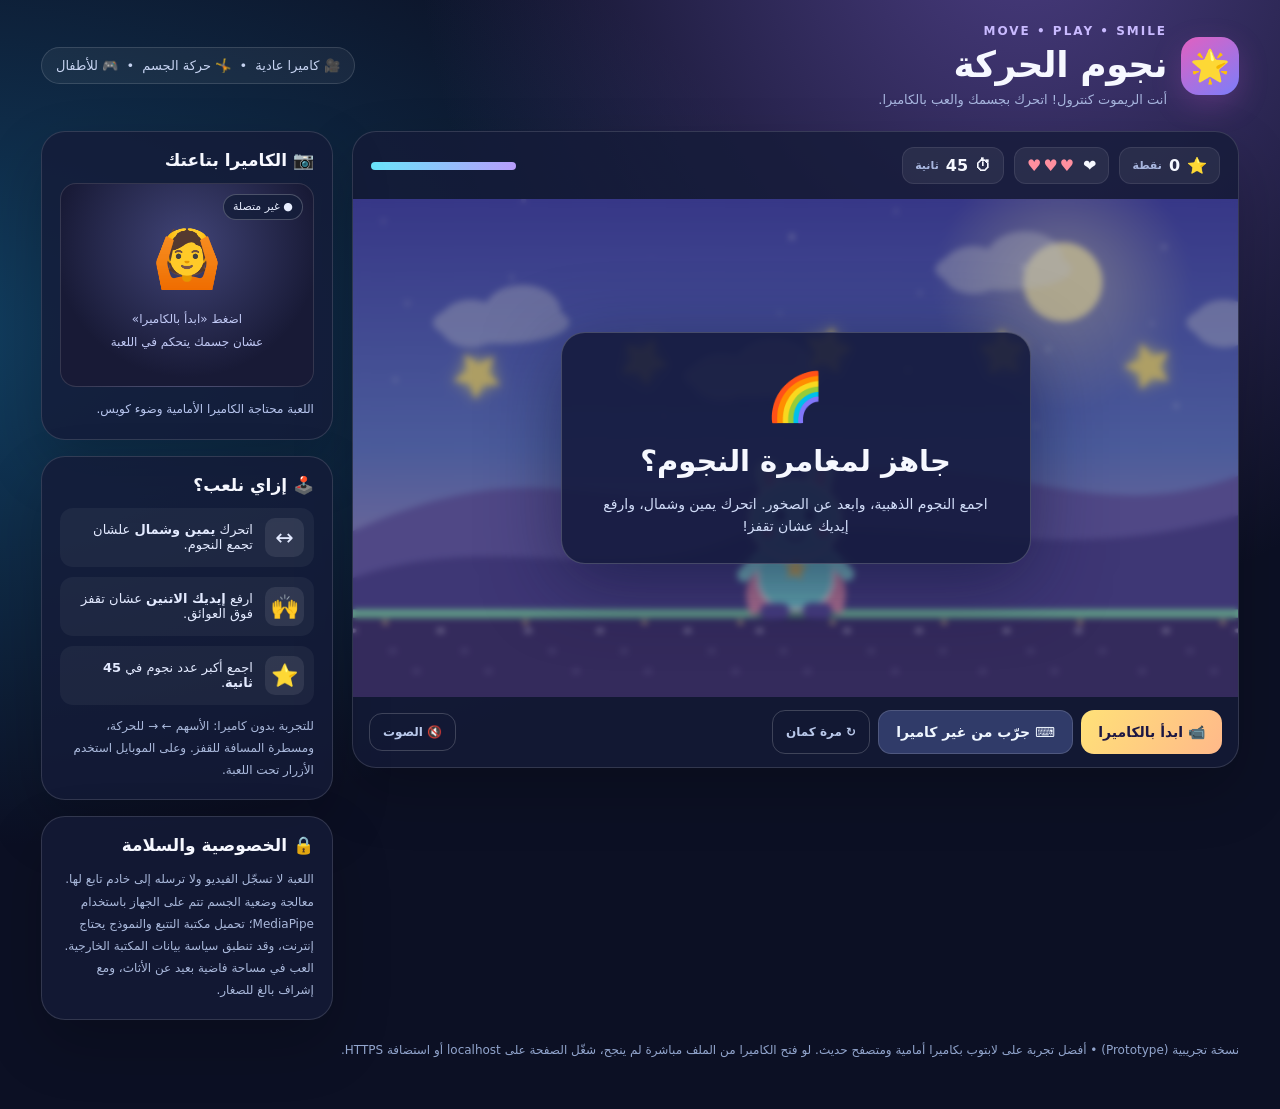
==== index.html @ 5538487a "Add MovMov Star Motion game prototype" ====
<!doctype html>
<html lang="ar" dir="rtl">
<head>
<meta charset="utf-8" />
<meta name="viewport" content="width=device-width,initial-scale=1,viewport-fit=cover" />
<meta name="theme-color" content="#10132a" />
<title>نجوم الحركة | Star Motion</title>
<style>
  :root{--bg:#0c1024;--panel:#171d3a;--line:#ffffff22;--text:#f6f8ff;--dim:#a8b6df;--pink:#ff76ad;--blue:#73e3fc;--gold:#ffde76;--mint:#83f6ce}
  *{box-sizing:border-box} html,body{margin:0;min-height:100%;background:var(--bg);color:var(--text);font-family:system-ui,-apple-system,'Segoe UI',Tahoma,Arial,sans-serif}
  body{background:radial-gradient(ellipse at 80% -10%,#4b3d82 0,transparent 42%),radial-gradient(ellipse at -7% 30%,#113f61 0,transparent 47%),var(--bg);padding:24px clamp(12px,3.2vw,45px) 36px}
  .container{max-width:1380px;margin:auto} .top{display:flex;justify-content:space-between;align-items:center;gap:18px;flex-wrap:wrap;margin-bottom:24px}
  .brand{display:flex;gap:14px;align-items:center}.mark{display:grid;place-items:center;width:58px;height:58px;border-radius:18px;background:linear-gradient(145deg,#e260c0,#7b7efa);font-size:32px;box-shadow:0 10px 30px #c455cc3e}
  h1{margin:0;font-size:clamp(24px,3.4vw,36px);line-height:1.2;letter-spacing:-.4px}.eyebrow{font-size:12px;letter-spacing:2px;color:#c9baff;font-weight:800;margin:0 0 5px;direction:ltr;text-align:right}
  .subtitle{font-size:13px;color:var(--dim);margin:6px 0 0}
  .top-pill{border:1px solid var(--line);background:#ffffff0d;border-radius:100px;padding:10px 14px;color:#c6d3f1;font-size:13px}
  .layout{display:grid;grid-template-columns:minmax(0,1fr) 292px;gap:19px;align-items:start}
  .panel{background:#151b38c9;border:1px solid var(--line);border-radius:24px;box-shadow:0 25px 60px #0003;overflow:hidden}
  .board-top{display:flex;align-items:center;justify-content:space-between;gap:8px;flex-wrap:wrap;padding:15px 18px}
  .stats{display:flex;align-items:center;gap:10px;flex-wrap:wrap}.stat{background:#ffffff11;border:1px solid #ffffff16;padding:8px 12px;border-radius:12px;font-weight:800;font-size:16px;display:flex;align-items:center;gap:7px}.stat small{font-size:11px;color:var(--dim);font-weight:700}
  .hearts{color:#ff8f9f;letter-spacing:2px}.meter{width:145px;height:8px;border-radius:20px;background:#ffffff18;overflow:hidden}.meter>div{width:100%;height:100%;background:linear-gradient(90deg,#69e5fa,#b89dfb);transition:width .1s linear}
  .game{position:relative;background:#221946;overflow:hidden;line-height:0}.game canvas{display:block;width:100%;aspect-ratio:16/9;touch-action:none}
  .overlay{position:absolute;inset:0;display:grid;place-items:center;background:#0c102455;backdrop-filter:blur(3px);z-index:2;line-height:1.6;text-align:center;padding:18px}
  .overlay.hidden{display:none}.overlay-inner{max-width:470px;background:#151b3ee8;border:1px solid #ffffff33;border-radius:24px;padding:26px 29px;box-shadow:0 18px 75px #0b103488}
  .overlay-icon{font-size:47px;display:block;margin:0 0 4px}.overlay h2{font-size:clamp(22px,3vw,29px);margin:0 0 8px}.overlay p{font-size:14px;color:#d1dcf8;margin:0}
  .footer{padding:13px 16px;display:flex;gap:12px;flex-wrap:wrap;align-items:center;justify-content:space-between}
  .actions{display:flex;flex-wrap:wrap;gap:8px}.btn{border:0;border-radius:13px;padding:12px 17px;font-weight:850;font-size:14px;cursor:pointer;font-family:inherit;display:inline-flex;align-items:center;justify-content:center;gap:8px;transition:transform .13s,background .2s;min-height:44px}
  .btn:hover{transform:translateY(-2px)}.btn:active{transform:scale(.97)}.btn:disabled{opacity:.55;cursor:wait;transform:none}
  .primary{color:#1d1743;background:linear-gradient(120deg,#ffe178,#ffb98a)}.secondary{color:#eff6ff;background:#303b69;border:1px solid #ffffff26}.muted{background:transparent;color:#b9c8ea;border:1px solid #ffffff30}.btn.small{padding:10px 13px;min-height:38px;font-size:12px}
  .help{color:#bdc8e8;font-size:12px;line-height:1.5}.aside{display:grid;gap:16px}.section{padding:18px}.section h3{font-size:17px;margin:0 0 13px}.cam{height:204px;position:relative;overflow:hidden;border-radius:16px;border:1px solid #ffffff20;background:radial-gradient(circle at 50% 30%,#414477,#181a36 70%);display:grid;place-items:center}
  .cam video,.cam canvas{position:absolute;inset:0;width:100%;height:100%;object-fit:cover;transform:scaleX(-1)}.cam canvas{pointer-events:none}.cam-idle{text-align:center;color:#c1c9f5;line-height:1.45}.cam-idle div{font-size:56px;margin-bottom:6px}.cam-idle span{font-size:12px}
  .indicator{position:absolute;z-index:1;top:10px;right:10px;background:#151e3ad9;border:1px solid #ffffff3b;border-radius:30px;padding:5px 9px;font-size:11px;color:#e8eeff;line-height:1.3}
  .cam-status{color:#b7c5ee;font-size:12px;line-height:1.8;margin:12px 0 0;min-height:21px}
  .instruction{display:flex;align-items:center;gap:12px;margin:10px 0;background:#ffffff0c;padding:10px;border-radius:13px;font-size:13px;color:#e3eaff}
  .instruction .emoji{display:grid;place-items:center;min-width:39px;height:39px;background:#ffffff15;border-radius:10px;font-size:22px}
  .smallprint{font-size:12px;color:#a9b8db;line-height:1.85;margin:0}.footnote{font-size:12px;color:#92a5cd;margin-top:20px;line-height:1.7}
  .touch-controls{display:none;align-items:center;justify-content:center;gap:11px;padding:0 14px 15px}.touch-controls .btn{min-width:90px;touch-action:none;user-select:none}
  .motion-on{color:#8df7c9}.warn{color:#ffcd95}
  @media(max-width:1080px){.layout{grid-template-columns:minmax(0,1fr) 255px}.cam{height:177px}}
  @media(max-width:800px){.layout{grid-template-columns:1fr}.aside{grid-template-columns:1fr 1fr}.cam{height:180px}.touch-controls{display:flex}}
  @media(max-width:560px){body{padding:13px 9px 20px}.top{margin-bottom:15px}.top-pill{display:none}.brand{gap:10px}.mark{width:46px;height:46px;font-size:25px;border-radius:14px}.eyebrow{font-size:10px}.subtitle{font-size:11px}.panel{border-radius:17px}.board-top{padding:9px}.stat{padding:7px 8px;font-size:13px}.stat small{font-size:10px}.meter{width:66px}.footer{padding:12px}.actions{width:100%}.actions>.btn{flex:1}.aside{grid-template-columns:1fr}.cam{height:220px}.overlay-inner{padding:18px 14px}.overlay-icon{font-size:35px}.overlay p{font-size:12px}.instruction{margin:6px 0}}
</style>
</head>
<body>
<div class="container">
  <header class="top">
    <div class="brand"><div class="mark">🌟</div><div><p class="eyebrow">MOVE • PLAY • SMILE</p><h1>نجوم الحركة</h1><p class="subtitle">أنت الريموت كنترول! اتحرك بجسمك والعب بالكاميرا.</p></div></div>
    <div class="top-pill">🎥 كاميرا عادية &nbsp;•&nbsp; 🤸 حركة الجسم &nbsp;•&nbsp; 🎮 للأطفال</div>
  </header>
  <main class="layout">
    <section class="panel">
      <div class="board-top">
        <div class="stats"><span class="stat">⭐ <span id="score">0</span> <small>نقطة</small></span><span class="stat">❤️ <span id="hearts" class="hearts">♥♥♥</span></span><span class="stat">⏱ <span id="time">45</span> <small>ثانية</small></span></div>
        <div class="meter" title="الوقت المتبقي"><div id="progress"></div></div>
      </div>
      <div class="game" id="gameDiv">
        <canvas id="gameCanvas" width="960" height="540" aria-label="لعبة جمع النجوم"></canvas>
        <div class="overlay" id="overlay"><div class="overlay-inner"><span class="overlay-icon" id="overlayIcon">🌈</span><h2 id="overlayTitle">جاهز لمغامرة النجوم؟</h2><p id="overlayText">اجمع النجوم الذهبية، وابعد عن الصخور. اتحرك يمين وشمال، وارفع إيديك عشان تقفز!</p></div></div>
      </div>
      <div class="footer"><div class="actions"><button class="btn primary" id="startCamera">📹 ابدأ بالكاميرا</button><button class="btn secondary" id="startDemo">⌨️ جرّب من غير كاميرا</button><button class="btn muted small" id="restart" hidden>↻ مرة كمان</button></div><button class="btn muted small" id="sound">🔇 الصوت</button></div>
      <div class="touch-controls" id="touchControls"><button class="btn secondary" id="goRight">➡️ يمين</button><button class="btn primary" id="goJump">⬆️ اقفز</button><button class="btn secondary" id="goLeft">⬅️ شمال</button></div>
    </section>
    <aside class="aside">
      <section class="panel section"><h3>📷 الكاميرا بتاعتك</h3><div class="cam"><video autoplay muted playsinline id="webcam"></video><canvas id="skeleton" width="320" height="240"></canvas><div class="cam-idle" id="camIdle"><div>🙆</div><span>اضغط «ابدأ بالكاميرا»<br>عشان جسمك يتحكم في اللعبة</span></div><span class="indicator" id="indicator">● غير متصلة</span></div><p id="camStatus" class="cam-status">اللعبة محتاجة الكاميرا الأمامية وضوء كويس.</p></section>
      <section class="panel section"><h3>🕹️ إزاي نلعب؟</h3><div class="instruction"><span class="emoji">↔️</span><span>اتحرك <b>يمين وشمال</b> علشان تجمع النجوم.</span></div><div class="instruction"><span class="emoji">🙌</span><span>ارفع <b>إيديك الاتنين</b> عشان تقفز فوق العوائق.</span></div><div class="instruction"><span class="emoji">⭐</span><span>اجمع أكبر عدد نجوم في <b>45 ثانية</b>.</span></div><p class="smallprint">للتجربة بدون كاميرا: الأسهم ← → للحركة، ومسطرة المسافة للقفز. وعلى الموبايل استخدم الأزرار تحت اللعبة.</p></section>
      <section class="panel section"><h3>🔒 الخصوصية والسلامة</h3><p class="smallprint">اللعبة لا تسجّل الفيديو ولا ترسله إلى خادم تابع لها. معالجة وضعية الجسم تتم على الجهاز باستخدام MediaPipe؛ تحميل مكتبة التتبع والنموذج يحتاج إنترنت، وقد تنطبق سياسة بيانات المكتبة الخارجية. العب في مساحة فاضية بعيد عن الأثاث، ومع إشراف بالغ للصغار.</p></section>
    </aside>
  </main>
  <p class="footnote">نسخة تجريبية (Prototype) • أفضل تجربة على لابتوب بكاميرا أمامية ومتصفح حديث. لو فتح الكاميرا من الملف مباشرة لم ينجح، شغّل الصفحة على localhost أو استضافة HTTPS.</p>
</div>
<script>
(()=>{
'use strict';
const W=960,H=540, groundY=445, GAME_TIME=45;
const $=id=>document.getElementById(id);
const canvas=$('gameCanvas'),ctx=canvas.getContext('2d');
const camera=$('webcam'),skeleton=$('skeleton'),sk=skeleton.getContext('2d');
const ui={score:$('score'), hearts:$('hearts'),time:$('time'),progress:$('progress'),overlay:$('overlay'),icon:$('overlayIcon'),title:$('overlayTitle'),text:$('overlayText'),camStatus:$('camStatus'),camIdle:$('camIdle'),indicator:$('indicator'),startCamera:$('startCamera'),startDemo:$('startDemo'),restart:$('restart'),sound:$('sound')};
let state='idle',mode='demo',landmarker=null,stream=null,lastVideoTime=-1,lastPoseTime=0,lastPoseSeen=0,poseRaised=false;
let audio=null,soundOn=false,score=0,health=3,remaining=GAME_TIME,elapsed=0,objects=[],particles=[],spawnTimer=.7,obstacleTimer=2.4;
let playerX=W/2,targetX=W/2,jumpH=0,jumpVel=0,invincible=0,camReady=false,rafLast=performance.now(),ambientTime=0;
const keys={left:false,right:false};let touchLeft=false,touchRight=false;
const rand=(a,b)=>Math.random()*(b-a)+a;
const clamp=(x,a,b)=>Math.max(a,Math.min(b,x));
const roundRect=(x,y,w,h,r)=>{ctx.beginPath();ctx.roundRect(x,y,w,h,r)};
function drawStar(x,y,r,rot=0,points=5){ctx.beginPath();for(let i=0;i<points*2;i++){let a=rot+(-Math.PI/2)+i*Math.PI/points;const rr=i%2===0?r:r*.46; const xx=x+rr*Math.cos(a),yy=y+rr*Math.sin(a); if(i===0)ctx.moveTo(xx,yy);else ctx.lineTo(xx,yy)}ctx.closePath()}
function tone(freq=540,dur=.09,wave='sine'){if(!soundOn)return;try{audio??=new (window.AudioContext||window.webkitAudioContext)();if(audio.state==='suspended')audio.resume();let o=audio.createOscillator(),g=audio.createGain();o.type=wave;o.frequency.setValueAtTime(freq,audio.currentTime);o.frequency.exponentialRampToValueAtTime(Math.max(50,freq*.68),audio.currentTime+dur);g.gain.setValueAtTime(.10,audio.currentTime);g.gain.exponentialRampToValueAtTime(.001,audio.currentTime+dur);o.connect(g).connect(audio.destination);o.start();o.stop(audio.currentTime+dur+.01)}catch(e){}}
function hud(){ui.score.textContent=score;ui.hearts.textContent='♥'.repeat(health)+'♡'.repeat(3-health);ui.time.textContent=Math.ceil(remaining);ui.progress.style.width=(remaining/GAME_TIME*100)+'%'}
function overlay(icon,title,text){ui.icon.textContent=icon;ui.title.textContent=title;ui.text.textContent=text;ui.overlay.classList.remove('hidden')}
function hideOverlay(){ui.overlay.classList.add('hidden')}
function resetGame(newMode){mode=newMode;score=0;health=3;remaining=GAME_TIME;elapsed=0;objects=[];particles=[];spawnTimer=.7;obstacleTimer=2.5;playerX=W/2;targetX=W/2;jumpVel=0;jumpH=0;invincible=0;state='playing';poseRaised=false;ui.restart.hidden=true;hud();hideOverlay();ui.startCamera.textContent=mode==='camera'?'🎥 الكاميرا شغالة':'📹 ابدأ بالكاميرا';ui.startDemo.textContent='⌨️ جرّب من غير كاميرا';tone(700,.13)}
function finish(){if(state!=='playing')return;state='over';ui.restart.hidden=false;let title=health===0?'محاولة شجاعة!':'يا بطل النجوم!';let message=`جمعت ${score} نجمة! ${score>=15?'أداء خارق 🌟':score>=7?'شغل ممتاز! 🎉':'جرّب تاني واجمع أكتر 💛'}`;overlay(score>=15?'🏆':score>=7?'🎉':'💫',title,message);tone(880,.25)}
function jump(){if(state!=='playing'||jumpH>2||jumpVel!==0)return;jumpVel=780;tone(630,.11)}
function puff(x,y,col='#ffe58c',count=9){for(let i=0;i<count;i++){const a=rand(0,Math.PI*2),s=rand(35,160);particles.push({x,y,vx:Math.cos(a)*s,vy:Math.sin(a)*s,life:rand(.3,.75),max:.75,col,r:rand(2,5)})}}
function spawn(kind){objects.push({kind,x:rand(65,W-65),y:-40,r:kind==='star'?19:27,vy:rand(165,210)+elapsed*2.3,rot:rand(0,6),phase:rand(0,6),done:false})}
function update(dt){ambientTime+=dt;if(state!=='playing')return;
  elapsed+=dt;remaining=Math.max(0,GAME_TIME-elapsed);if(remaining<=0){finish();hud();return}
  if(mode==='demo'){let vx=(keys.right||touchRight?1:0)-(keys.left||touchLeft?1:0);targetX=clamp(targetX+vx*430*dt,60,W-60)}
  playerX+=(targetX-playerX)*Math.min(1,dt*(mode==='camera'?9:13));
  if(jumpVel!==0||jumpH>0){jumpH+=jumpVel*dt;jumpVel-=1910*dt;if(jumpH<=0){jumpH=0;jumpVel=0}}
  invincible=Math.max(0,invincible-dt);
  spawnTimer-=dt;obstacleTimer-=dt;
  if(spawnTimer<=0){spawn('star');spawnTimer=rand(.48,.84)*(1-elapsed/GAME_TIME*.23)}
  if(obstacleTimer<=0){spawn('rock');obstacleTimer=rand(2.1,3.4)}
  for(const obj of objects){obj.y+=obj.vy*dt;obj.rot+=dt*(obj.kind==='star'?2.1:1.1);
    const headY=groundY-69-jumpH;
    if(obj.kind==='star' && Math.abs(obj.x-playerX)<67 && Math.abs(obj.y-headY)<66){obj.done=true;score++;puff(obj.x,obj.y,'#ffea93',13);tone(780+Math.min(score,12)*28,.095)}
    else if(obj.kind==='rock'&&invincible===0&&Math.abs(obj.x-playerX)<56&&obj.y>groundY-103&&obj.y<groundY-35 &&jumpH<57){obj.done=true;health--;invincible=1.25;puff(obj.x,obj.y,'#bca2f2',15);tone(230,.25,'sawtooth');if(health<=0){finish();break}}
    if(obj.y>groundY+80)obj.done=true;
  }
  objects=objects.filter(o=>!o.done);
  for(const p of particles){p.x+=p.vx*dt;p.y+=p.vy*dt;p.vy+=150*dt;p.life-=dt}particles=particles.filter(p=>p.life>0);hud();
}
function drawBackground(){
 let sky=ctx.createLinearGradient(0,0,0,H);sky.addColorStop(0,'#4d4cb9');sky.addColorStop(.5,'#6b82d7');sky.addColorStop(1,'#e4adcf');ctx.fillStyle=sky;ctx.fillRect(0,0,W,H);
 // distant moon with halo
 let glow=ctx.createRadialGradient(770,90,5,770,90,140);glow.addColorStop(0,'#fff6c877');glow.addColorStop(1,'#fff2b700');ctx.fillStyle=glow;ctx.fillRect(630,-45,280,280);ctx.beginPath();ctx.arc(770,90,43,0,Math.PI*2);ctx.fillStyle='#fff3c5';ctx.fill();
 for(let i=0;i<21;i++){let x=(i*139+33)%W,y=(i*61+24)%255;let a=.35+(.3*Math.sin(ambientTime*1.8+i));ctx.fillStyle=`rgba(255,255,255,${a})`;ctx.beginPath();ctx.arc(x,y,1.5+(i%3)*.7,0,Math.PI*2);ctx.fill()}
 for(let i=0;i<5;i++){let x=(((i*270+60)+ambientTime*(7+i*2))%(W+300))-180,y=76+(i%3)*58;ctx.fillStyle='#ffffff60';ctx.beginPath();ctx.ellipse(x,y,74,23,0,0,Math.PI*2);ctx.ellipse(x-33,y+1,34,26,0,0,Math.PI*2);ctx.ellipse(x+23,y-11,42,30,0,0,Math.PI*2);ctx.fill()}
 ctx.fillStyle='#7265b8';ctx.beginPath();ctx.moveTo(0,360);ctx.bezierCurveTo(220,260,260,360,460,305);ctx.bezierCurveTo(690,255,790,365,960,300);ctx.lineTo(W,H);ctx.lineTo(0,H);ctx.fill();
 ctx.fillStyle='#584b9e';ctx.beginPath();ctx.moveTo(0,411);ctx.bezierCurveTo(160,354,280,427,420,364);ctx.bezierCurveTo(635,335,740,405,960,343);ctx.lineTo(W,H);ctx.lineTo(0,H);ctx.fill();
 // soft grassy platform
 ctx.fillStyle='#493979';ctx.fillRect(0,groundY+4,W,H-groundY);ctx.fillStyle='#8ce6bb';ctx.fillRect(0,groundY,W,9);
 for(let i=0;i<40;i++){const x=i*29+((i*31)%17),y=groundY+23+(i%3)*22;ctx.fillStyle=i%3===0?'#b3a9d2':'#695b99';ctx.beginPath();ctx.ellipse(x,y,4.2,2.4,0,0,Math.PI*2);ctx.fill()}
 for(let i=0;i<8;i++){let x=35+i*127+Math.sin(i)*30;ctx.fillStyle='#fbda9d';drawStar(x,groundY+14,4,ambientTime*.3+i);ctx.fill()}
}
function drawPlayer(){const y=groundY-59-jumpH;if(invincible>0&&Math.floor(invincible*11)%2===0)return;
 // shadow
 ctx.fillStyle='#251c4c54';ctx.beginPath();ctx.ellipse(playerX,groundY+4,46-Math.min(jumpH*.11,26),9,0,0,Math.PI*2);ctx.fill();
 ctx.save();ctx.translate(playerX,y);ctx.rotate(Math.sin(ambientTime*5)*.035);
 // rabbit ears behind head
 ctx.fillStyle='#a4f4fa';ctx.strokeStyle='#f5fdff';ctx.lineWidth=3;
 for(let sign of [-1,1]){ctx.save();ctx.translate(sign*20,-46);ctx.rotate(sign*.2);roundRect(-12,-57,24,69,12);ctx.fill();ctx.stroke();roundRect(-6,-49,12,49,7);ctx.fillStyle='#ffadcb';ctx.fill();ctx.fillStyle='#a4f4fa';ctx.restore()}
 // cape
 ctx.fillStyle='#f69ac2';ctx.beginPath();ctx.moveTo(-30,5);ctx.quadraticCurveTo(-65,28,-49,65);ctx.quadraticCurveTo(0,46,49,65);ctx.quadraticCurveTo(65,24,30,5);ctx.fill();
 // body
 roundRect(-41,-26,82,85,34);ctx.fillStyle='#89ecf3';ctx.fill();ctx.strokeStyle='#fff7fd';ctx.lineWidth=4;ctx.stroke();
 // head
 ctx.beginPath();ctx.ellipse(0,-38,49,43,0,0,Math.PI*2);ctx.fillStyle='#a5faff';ctx.fill();ctx.strokeStyle='#edffff';ctx.lineWidth=4;ctx.stroke();
 ctx.fillStyle='#322e6d';ctx.beginPath();ctx.ellipse(-16,-43,5.5,7.4,0,0,Math.PI*2);ctx.ellipse(16,-43,5.5,7.4,0,0,Math.PI*2);ctx.fill();
 ctx.strokeStyle='#553b7c';ctx.lineWidth=2.8;ctx.beginPath();ctx.arc(0,-26,10,.1,Math.PI-.1);ctx.stroke();
 ctx.fillStyle='#ff9fb8';ctx.beginPath();ctx.arc(-30,-25,7,0,Math.PI*2);ctx.arc(30,-25,7,0,Math.PI*2);ctx.fill();
 // shirt star
 drawStar(0,15,14,Math.sin(ambientTime)*.15);ctx.fillStyle='#ffda71';ctx.fill();
 // feet
 ctx.fillStyle='#6555b0';roundRect(-39,52,32,17,9);ctx.fill();roundRect(7,52,32,17,9);ctx.fill();
 // waving hands when jumping
 ctx.lineCap='round';ctx.strokeStyle='#a5faff';ctx.lineWidth=15;ctx.beginPath();if(jumpH>5){ctx.moveTo(-36,-4);ctx.lineTo(-62,-43);ctx.moveTo(36,-4);ctx.lineTo(62,-43)}else{ctx.moveTo(-37,0);ctx.lineTo(-56,21);ctx.moveTo(37,0);ctx.lineTo(56,21)}ctx.stroke();ctx.restore();
}
function drawObject(o){ctx.save();ctx.translate(o.x,o.y);ctx.rotate(o.rot);
 if(o.kind==='star'){ctx.shadowColor='#ffe481';ctx.shadowBlur=22;drawStar(0,0,26);ctx.fillStyle='#ffde5e';ctx.fill();ctx.shadowBlur=0;drawStar(0,0,16);ctx.fillStyle='#fff2a7';ctx.fill();ctx.fillStyle='#af6c1e';ctx.beginPath();ctx.arc(-6,-3,2.3,0,Math.PI*2);ctx.arc(6,-3,2.3,0,Math.PI*2);ctx.fill();ctx.strokeStyle='#af6c1e';ctx.lineWidth=1.8;ctx.beginPath();ctx.arc(0,2,5,0,Math.PI);ctx.stroke()}
 else{ctx.fillStyle='#3b2e69';ctx.beginPath();ctx.moveTo(-28,-20);ctx.lineTo(-11,-35);ctx.lineTo(15,-30);ctx.lineTo(34,-10);ctx.lineTo(26,20);ctx.lineTo(-5,33);ctx.lineTo(-34,9);ctx.closePath();ctx.fill();ctx.strokeStyle='#bca9e4';ctx.lineWidth=3;ctx.stroke();ctx.fillStyle='#7766a5';ctx.beginPath();ctx.ellipse(-8,-9,9,6,.5,0,Math.PI*2);ctx.ellipse(15,11,7,9,.4,0,Math.PI*2);ctx.fill()}
 ctx.restore()}
function draw(){drawBackground();
 if(state==='idle'){[135,315,515,705,863].forEach((x,i)=>{const y=180+Math.sin(ambientTime*2+i)*16;ctx.save();ctx.translate(x,y);ctx.rotate(ambientTime*.6+i);drawStar(0,0,27);ctx.fillStyle='#ffe786';ctx.shadowColor='#fff38a';ctx.shadowBlur=15;ctx.fill();ctx.restore()})}
 for(const o of objects)drawObject(o);
 drawPlayer();for(const p of particles){ctx.globalAlpha=clamp(p.life/p.max,0,1);ctx.fillStyle=p.col;ctx.beginPath();ctx.arc(p.x,p.y,p.r,0,Math.PI*2);ctx.fill()}ctx.globalAlpha=1;
 if(state==='playing'&&mode==='camera'&&lastPoseSeen>0&&performance.now()-lastPoseSeen>2000){ctx.fillStyle='#25204dbb';roundRect(310,15,340,38,16);ctx.fill();ctx.font='bold 18px system-ui';ctx.textAlign='center';ctx.fillStyle='#fff';ctx.fillText('📷 قف قدام الكاميرا عشان نقدر نشوفك',480,40)}
}
function frame(t){let dt=Math.min((t-rafLast)/1000,.05);rafLast=t;update(dt);draw();if(mode==='camera'&&camReady&&landmarker&&state==='playing')runPose(t);requestAnimationFrame(frame)}
function status(message,type=''){ui.camStatus.textContent=message;ui.camStatus.className='cam-status '+type}
function visible(l){return l&&(l.visibility===undefined||l.visibility>.48)}
function renderSkeleton(lm){sk.clearRect(0,0,320,240);if(!lm)return;const links=[[11,12],[11,13],[13,15],[12,14],[14,16],[11,23],[12,24],[23,24],[23,25],[25,27],[24,26],[26,28]];sk.strokeStyle='#86ffe0';sk.lineWidth=3;sk.lineCap='round';for(const [a,b] of links){if(!visible(lm[a])||!visible(lm[b]))continue;sk.beginPath();sk.moveTo(lm[a].x*320,lm[a].y*240);sk.lineTo(lm[b].x*320,lm[b].y*240);sk.stroke()}sk.fillStyle='#ffe578';for(const i of [11,12,13,14,15,16,23,24]){if(visible(lm[i])){sk.beginPath();sk.arc(lm[i].x*320,lm[i].y*240,4.2,0,Math.PI*2);sk.fill()}}}
function runPose(now){if(now-lastPoseTime<95||camera.readyState<2||camera.currentTime===lastVideoTime)return;lastPoseTime=now;lastVideoTime=camera.currentTime;
 try{const out=landmarker.detectForVideo(camera,now);const lm=out.landmarks?.[0];renderSkeleton(lm);if(!lm||!visible(lm[11])||!visible(lm[12])){if(now-lastPoseSeen>2500)status('مش شايف جسمك كويس؛ ارجع قدام الكاميرا.','warn');return}
 lastPoseSeen=now;status('✔ ممتاز! جسمك متتبع، اتحرك والعب.','motion-on');
 const shoulders=(lm[11].x+lm[12].x)/2;targetX=clamp((1-shoulders)*W,60,W-60);
 const raised=visible(lm[15])&&visible(lm[16])&&lm[15].y<lm[11].y-.075&&lm[16].y<lm[12].y-.075;
 if(raised&&!poseRaised)jump();poseRaised=raised;
 }catch(error){console.warn('Pose detection failed',error);status('في مشكلة مؤقتة في تتبع الجسم. ممكن تجرب طريقة الأسهم.','warn')}
}
async function cameraStart(){ui.startCamera.disabled=true;ui.startCamera.textContent='⏳ جاري تشغيل الكاميرا...';status('بنطلب إذن الكاميرا ونحمّل نموذج الذكاء الاصطناعي...');
 try{
  if(!navigator.mediaDevices?.getUserMedia)throw new Error('الكاميرا محتاجة HTTPS أو localhost ومتصفح حديث.');
  if(!stream){stream=await navigator.mediaDevices.getUserMedia({video:{facingMode:'user',width:{ideal:640},height:{ideal:480},frameRate:{ideal:30}},audio:false});camera.srcObject=stream;await camera.play()}
  ui.camIdle.style.display='none';ui.indicator.textContent='● جاري التحميل';
  if(!landmarker){const vision=await import('https://cdn.jsdelivr.net/npm/@mediapipe/tasks-vision@0.10.35/+esm');const wasm=await vision.FilesetResolver.forVisionTasks('https://cdn.jsdelivr.net/npm/@mediapipe/tasks-vision@0.10.35/wasm');
   const config={baseOptions:{modelAssetPath:'https://storage.googleapis.com/mediapipe-models/pose_landmarker/pose_landmarker_lite/float16/1/pose_landmarker_lite.task',delegate:'GPU'},runningMode:'VIDEO',numPoses:1,minPoseDetectionConfidence:.52,minPosePresenceConfidence:.52,minTrackingConfidence:.52};
   try{landmarker=await vision.PoseLandmarker.createFromOptions(wasm,config)}catch(gpuError){console.warn('GPU unavailable, switching to CPU',gpuError);config.baseOptions.delegate='CPU';landmarker=await vision.PoseLandmarker.createFromOptions(wasm,config)}
  }
  camReady=true;lastPoseSeen=0;lastPoseTime=0;lastVideoTime=-1;ui.indicator.textContent='● الكاميرا شغالة';status('تمام! قف على بُعد متر ونص تقريبًا، وخلي كتفك وإيديك باينين.','motion-on');resetGame('camera');
 }catch(error){console.error(error);ui.indicator.textContent='● غير متصلة';let msg=error?.name==='NotAllowedError'?'اذن الكاميرا اترفض. اسمح للمتصفح باستخدامها وجرب تاني.':error?.name==='NotFoundError'?'مفيش كاميرا متاحة على الجهاز.':'تعذّر تشغيل تتبع الجسم: '+(error.message||'اتأكد من الإنترنت وجرب تاني.');status(msg,'warn');overlay('📷','محتاجين الكاميرا',msg+' تقدر كمان تجرب اللعبة بالأسهم من غير كاميرا.');state='idle';camReady=false}
 finally{ui.startCamera.disabled=false;if(!camReady)ui.startCamera.textContent='📹 حاول تشغيل الكاميرا'}
}
ui.startCamera.addEventListener('click',cameraStart);
ui.startDemo.addEventListener('click',()=>{resetGame('demo');status(stream?'الكاميرا متاحة، لكن التحكم الآن بالأسهم.':'بتلعب دلوقتي بالأسهم (أو أزرار الشاشة).');ui.indicator.textContent=stream?'● وضع الأسهم':'● تجربة بدون كاميرا'});
ui.restart.addEventListener('click',()=>resetGame(mode));
ui.sound.addEventListener('click',()=>{soundOn=!soundOn;ui.sound.textContent=soundOn?'🔊 الصوت شغال':'🔇 الصوت';if(soundOn)tone(750,.13)});
window.addEventListener('keydown',ev=>{if(['ArrowLeft','ArrowRight',' ','ArrowUp'].includes(ev.key))ev.preventDefault();if(ev.key==='ArrowLeft')keys.left=true;if(ev.key==='ArrowRight')keys.right=true;if((ev.key===' '||ev.key==='ArrowUp')&&!ev.repeat)jump()});
window.addEventListener('keyup',ev=>{if(ev.key==='ArrowLeft')keys.left=false;if(ev.key==='ArrowRight')keys.right=false});
function hold(id,side){const el=$(id);const on=ev=>{ev.preventDefault();if(side==='jump')jump();else if(side==='left')touchLeft=true;else touchRight=true;try{el.setPointerCapture(ev.pointerId)}catch(e){}};const off=()=>{if(side==='left')touchLeft=false;if(side==='right')touchRight=false};el.addEventListener('pointerdown',on);el.addEventListener('pointerup',off);el.addEventListener('pointercancel',off);el.addEventListener('lostpointercapture',off)}
hold('goLeft','left');hold('goRight','right');hold('goJump','jump');
window.addEventListener('beforeunload',()=>{if(stream)stream.getTracks().forEach(t=>t.stop());try{landmarker?.close()}catch(e){}});
hud();requestAnimationFrame(frame);
})();
</script>
</body>
</html>
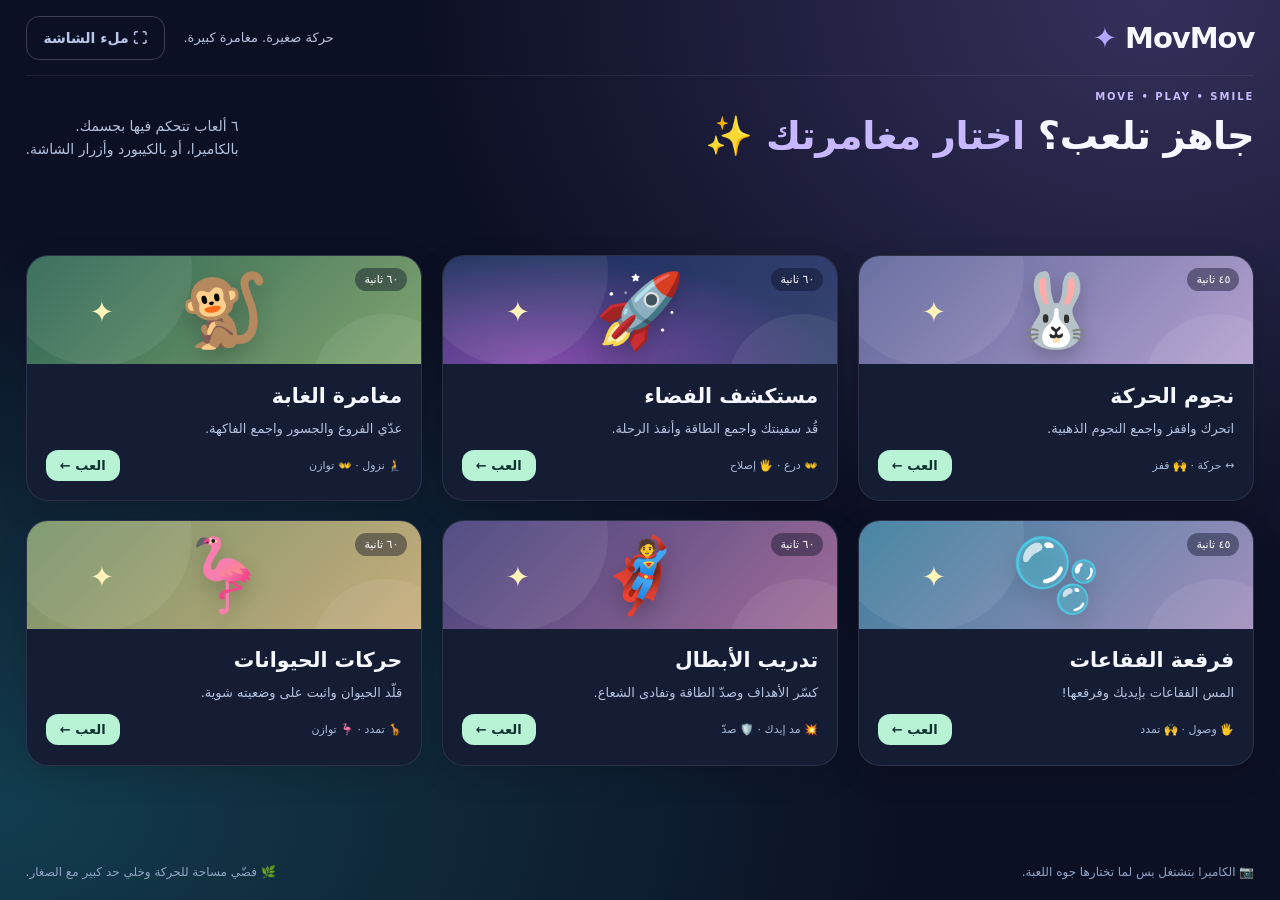
==== commit e4e007a0: "Update Site source" ====
--- a/index.html
+++ b/index.html
@@ -1,198 +1,12 @@
 <!doctype html>
-<html lang="ar" dir="rtl">
-<head>
-<meta charset="utf-8" />
-<meta name="viewport" content="width=device-width,initial-scale=1,viewport-fit=cover" />
-<meta name="theme-color" content="#10132a" />
-<title>نجوم الحركة | Star Motion</title>
-<style>
-  :root{--bg:#0c1024;--panel:#171d3a;--line:#ffffff22;--text:#f6f8ff;--dim:#a8b6df;--pink:#ff76ad;--blue:#73e3fc;--gold:#ffde76;--mint:#83f6ce}
-  *{box-sizing:border-box} html,body{margin:0;min-height:100%;background:var(--bg);color:var(--text);font-family:system-ui,-apple-system,'Segoe UI',Tahoma,Arial,sans-serif}
-  body{background:radial-gradient(ellipse at 80% -10%,#4b3d82 0,transparent 42%),radial-gradient(ellipse at -7% 30%,#113f61 0,transparent 47%),var(--bg);padding:24px clamp(12px,3.2vw,45px) 36px}
-  .container{max-width:1380px;margin:auto} .top{display:flex;justify-content:space-between;align-items:center;gap:18px;flex-wrap:wrap;margin-bottom:24px}
-  .brand{display:flex;gap:14px;align-items:center}.mark{display:grid;place-items:center;width:58px;height:58px;border-radius:18px;background:linear-gradient(145deg,#e260c0,#7b7efa);font-size:32px;box-shadow:0 10px 30px #c455cc3e}
-  h1{margin:0;font-size:clamp(24px,3.4vw,36px);line-height:1.2;letter-spacing:-.4px}.eyebrow{font-size:12px;letter-spacing:2px;color:#c9baff;font-weight:800;margin:0 0 5px;direction:ltr;text-align:right}
-  .subtitle{font-size:13px;color:var(--dim);margin:6px 0 0}
-  .top-pill{border:1px solid var(--line);background:#ffffff0d;border-radius:100px;padding:10px 14px;color:#c6d3f1;font-size:13px}
-  .layout{display:grid;grid-template-columns:minmax(0,1fr) 292px;gap:19px;align-items:start}
-  .panel{background:#151b38c9;border:1px solid var(--line);border-radius:24px;box-shadow:0 25px 60px #0003;overflow:hidden}
-  .board-top{display:flex;align-items:center;justify-content:space-between;gap:8px;flex-wrap:wrap;padding:15px 18px}
-  .stats{display:flex;align-items:center;gap:10px;flex-wrap:wrap}.stat{background:#ffffff11;border:1px solid #ffffff16;padding:8px 12px;border-radius:12px;font-weight:800;font-size:16px;display:flex;align-items:center;gap:7px}.stat small{font-size:11px;color:var(--dim);font-weight:700}
-  .hearts{color:#ff8f9f;letter-spacing:2px}.meter{width:145px;height:8px;border-radius:20px;background:#ffffff18;overflow:hidden}.meter>div{width:100%;height:100%;background:linear-gradient(90deg,#69e5fa,#b89dfb);transition:width .1s linear}
-  .game{position:relative;background:#221946;overflow:hidden;line-height:0}.game canvas{display:block;width:100%;aspect-ratio:16/9;touch-action:none}
-  .overlay{position:absolute;inset:0;display:grid;place-items:center;background:#0c102455;backdrop-filter:blur(3px);z-index:2;line-height:1.6;text-align:center;padding:18px}
-  .overlay.hidden{display:none}.overlay-inner{max-width:470px;background:#151b3ee8;border:1px solid #ffffff33;border-radius:24px;padding:26px 29px;box-shadow:0 18px 75px #0b103488}
-  .overlay-icon{font-size:47px;display:block;margin:0 0 4px}.overlay h2{font-size:clamp(22px,3vw,29px);margin:0 0 8px}.overlay p{font-size:14px;color:#d1dcf8;margin:0}
-  .footer{padding:13px 16px;display:flex;gap:12px;flex-wrap:wrap;align-items:center;justify-content:space-between}
-  .actions{display:flex;flex-wrap:wrap;gap:8px}.btn{border:0;border-radius:13px;padding:12px 17px;font-weight:850;font-size:14px;cursor:pointer;font-family:inherit;display:inline-flex;align-items:center;justify-content:center;gap:8px;transition:transform .13s,background .2s;min-height:44px}
-  .btn:hover{transform:translateY(-2px)}.btn:active{transform:scale(.97)}.btn:disabled{opacity:.55;cursor:wait;transform:none}
-  .primary{color:#1d1743;background:linear-gradient(120deg,#ffe178,#ffb98a)}.secondary{color:#eff6ff;background:#303b69;border:1px solid #ffffff26}.muted{background:transparent;color:#b9c8ea;border:1px solid #ffffff30}.btn.small{padding:10px 13px;min-height:38px;font-size:12px}
-  .help{color:#bdc8e8;font-size:12px;line-height:1.5}.aside{display:grid;gap:16px}.section{padding:18px}.section h3{font-size:17px;margin:0 0 13px}.cam{height:204px;position:relative;overflow:hidden;border-radius:16px;border:1px solid #ffffff20;background:radial-gradient(circle at 50% 30%,#414477,#181a36 70%);display:grid;place-items:center}
-  .cam video,.cam canvas{position:absolute;inset:0;width:100%;height:100%;object-fit:cover;transform:scaleX(-1)}.cam canvas{pointer-events:none}.cam-idle{text-align:center;color:#c1c9f5;line-height:1.45}.cam-idle div{font-size:56px;margin-bottom:6px}.cam-idle span{font-size:12px}
-  .indicator{position:absolute;z-index:1;top:10px;right:10px;background:#151e3ad9;border:1px solid #ffffff3b;border-radius:30px;padding:5px 9px;font-size:11px;color:#e8eeff;line-height:1.3}
-  .cam-status{color:#b7c5ee;font-size:12px;line-height:1.8;margin:12px 0 0;min-height:21px}
-  .instruction{display:flex;align-items:center;gap:12px;margin:10px 0;background:#ffffff0c;padding:10px;border-radius:13px;font-size:13px;color:#e3eaff}
-  .instruction .emoji{display:grid;place-items:center;min-width:39px;height:39px;background:#ffffff15;border-radius:10px;font-size:22px}
-  .smallprint{font-size:12px;color:#a9b8db;line-height:1.85;margin:0}.footnote{font-size:12px;color:#92a5cd;margin-top:20px;line-height:1.7}
-  .touch-controls{display:none;align-items:center;justify-content:center;gap:11px;padding:0 14px 15px}.touch-controls .btn{min-width:90px;touch-action:none;user-select:none}
-  .motion-on{color:#8df7c9}.warn{color:#ffcd95}
-  @media(max-width:1080px){.layout{grid-template-columns:minmax(0,1fr) 255px}.cam{height:177px}}
-  @media(max-width:800px){.layout{grid-template-columns:1fr}.aside{grid-template-columns:1fr 1fr}.cam{height:180px}.touch-controls{display:flex}}
-  @media(max-width:560px){body{padding:13px 9px 20px}.top{margin-bottom:15px}.top-pill{display:none}.brand{gap:10px}.mark{width:46px;height:46px;font-size:25px;border-radius:14px}.eyebrow{font-size:10px}.subtitle{font-size:11px}.panel{border-radius:17px}.board-top{padding:9px}.stat{padding:7px 8px;font-size:13px}.stat small{font-size:10px}.meter{width:66px}.footer{padding:12px}.actions{width:100%}.actions>.btn{flex:1}.aside{grid-template-columns:1fr}.cam{height:220px}.overlay-inner{padding:18px 14px}.overlay-icon{font-size:35px}.overlay p{font-size:12px}.instruction{margin:6px 0}}
-</style>
-</head>
-<body>
-<div class="container">
-  <header class="top">
-    <div class="brand"><div class="mark">🌟</div><div><p class="eyebrow">MOVE • PLAY • SMILE</p><h1>نجوم الحركة</h1><p class="subtitle">أنت الريموت كنترول! اتحرك بجسمك والعب بالكاميرا.</p></div></div>
-    <div class="top-pill">🎥 كاميرا عادية &nbsp;•&nbsp; 🤸 حركة الجسم &nbsp;•&nbsp; 🎮 للأطفال</div>
-  </header>
-  <main class="layout">
-    <section class="panel">
-      <div class="board-top">
-        <div class="stats"><span class="stat">⭐ <span id="score">0</span> <small>نقطة</small></span><span class="stat">❤️ <span id="hearts" class="hearts">♥♥♥</span></span><span class="stat">⏱ <span id="time">45</span> <small>ثانية</small></span></div>
-        <div class="meter" title="الوقت المتبقي"><div id="progress"></div></div>
-      </div>
-      <div class="game" id="gameDiv">
-        <canvas id="gameCanvas" width="960" height="540" aria-label="لعبة جمع النجوم"></canvas>
-        <div class="overlay" id="overlay"><div class="overlay-inner"><span class="overlay-icon" id="overlayIcon">🌈</span><h2 id="overlayTitle">جاهز لمغامرة النجوم؟</h2><p id="overlayText">اجمع النجوم الذهبية، وابعد عن الصخور. اتحرك يمين وشمال، وارفع إيديك عشان تقفز!</p></div></div>
-      </div>
-      <div class="footer"><div class="actions"><button class="btn primary" id="startCamera">📹 ابدأ بالكاميرا</button><button class="btn secondary" id="startDemo">⌨️ جرّب من غير كاميرا</button><button class="btn muted small" id="restart" hidden>↻ مرة كمان</button></div><button class="btn muted small" id="sound">🔇 الصوت</button></div>
-      <div class="touch-controls" id="touchControls"><button class="btn secondary" id="goRight">➡️ يمين</button><button class="btn primary" id="goJump">⬆️ اقفز</button><button class="btn secondary" id="goLeft">⬅️ شمال</button></div>
-    </section>
-    <aside class="aside">
-      <section class="panel section"><h3>📷 الكاميرا بتاعتك</h3><div class="cam"><video autoplay muted playsinline id="webcam"></video><canvas id="skeleton" width="320" height="240"></canvas><div class="cam-idle" id="camIdle"><div>🙆</div><span>اضغط «ابدأ بالكاميرا»<br>عشان جسمك يتحكم في اللعبة</span></div><span class="indicator" id="indicator">● غير متصلة</span></div><p id="camStatus" class="cam-status">اللعبة محتاجة الكاميرا الأمامية وضوء كويس.</p></section>
-      <section class="panel section"><h3>🕹️ إزاي نلعب؟</h3><div class="instruction"><span class="emoji">↔️</span><span>اتحرك <b>يمين وشمال</b> علشان تجمع النجوم.</span></div><div class="instruction"><span class="emoji">🙌</span><span>ارفع <b>إيديك الاتنين</b> عشان تقفز فوق العوائق.</span></div><div class="instruction"><span class="emoji">⭐</span><span>اجمع أكبر عدد نجوم في <b>45 ثانية</b>.</span></div><p class="smallprint">للتجربة بدون كاميرا: الأسهم ← → للحركة، ومسطرة المسافة للقفز. وعلى الموبايل استخدم الأزرار تحت اللعبة.</p></section>
-      <section class="panel section"><h3>🔒 الخصوصية والسلامة</h3><p class="smallprint">اللعبة لا تسجّل الفيديو ولا ترسله إلى خادم تابع لها. معالجة وضعية الجسم تتم على الجهاز باستخدام MediaPipe؛ تحميل مكتبة التتبع والنموذج يحتاج إنترنت، وقد تنطبق سياسة بيانات المكتبة الخارجية. العب في مساحة فاضية بعيد عن الأثاث، ومع إشراف بالغ للصغار.</p></section>
-    </aside>
-  </main>
-  <p class="footnote">نسخة تجريبية (Prototype) • أفضل تجربة على لابتوب بكاميرا أمامية ومتصفح حديث. لو فتح الكاميرا من الملف مباشرة لم ينجح، شغّل الصفحة على localhost أو استضافة HTTPS.</p>
-</div>
-<script>
-(()=>{
-'use strict';
-const W=960,H=540, groundY=445, GAME_TIME=45;
-const $=id=>document.getElementById(id);
-const canvas=$('gameCanvas'),ctx=canvas.getContext('2d');
-const camera=$('webcam'),skeleton=$('skeleton'),sk=skeleton.getContext('2d');
-const ui={score:$('score'), hearts:$('hearts'),time:$('time'),progress:$('progress'),overlay:$('overlay'),icon:$('overlayIcon'),title:$('overlayTitle'),text:$('overlayText'),camStatus:$('camStatus'),camIdle:$('camIdle'),indicator:$('indicator'),startCamera:$('startCamera'),startDemo:$('startDemo'),restart:$('restart'),sound:$('sound')};
-let state='idle',mode='demo',landmarker=null,stream=null,lastVideoTime=-1,lastPoseTime=0,lastPoseSeen=0,poseRaised=false;
-let audio=null,soundOn=false,score=0,health=3,remaining=GAME_TIME,elapsed=0,objects=[],particles=[],spawnTimer=.7,obstacleTimer=2.4;
-let playerX=W/2,targetX=W/2,jumpH=0,jumpVel=0,invincible=0,camReady=false,rafLast=performance.now(),ambientTime=0;
-const keys={left:false,right:false};let touchLeft=false,touchRight=false;
-const rand=(a,b)=>Math.random()*(b-a)+a;
-const clamp=(x,a,b)=>Math.max(a,Math.min(b,x));
-const roundRect=(x,y,w,h,r)=>{ctx.beginPath();ctx.roundRect(x,y,w,h,r)};
-function drawStar(x,y,r,rot=0,points=5){ctx.beginPath();for(let i=0;i<points*2;i++){let a=rot+(-Math.PI/2)+i*Math.PI/points;const rr=i%2===0?r:r*.46; const xx=x+rr*Math.cos(a),yy=y+rr*Math.sin(a); if(i===0)ctx.moveTo(xx,yy);else ctx.lineTo(xx,yy)}ctx.closePath()}
-function tone(freq=540,dur=.09,wave='sine'){if(!soundOn)return;try{audio??=new (window.AudioContext||window.webkitAudioContext)();if(audio.state==='suspended')audio.resume();let o=audio.createOscillator(),g=audio.createGain();o.type=wave;o.frequency.setValueAtTime(freq,audio.currentTime);o.frequency.exponentialRampToValueAtTime(Math.max(50,freq*.68),audio.currentTime+dur);g.gain.setValueAtTime(.10,audio.currentTime);g.gain.exponentialRampToValueAtTime(.001,audio.currentTime+dur);o.connect(g).connect(audio.destination);o.start();o.stop(audio.currentTime+dur+.01)}catch(e){}}
-function hud(){ui.score.textContent=score;ui.hearts.textContent='♥'.repeat(health)+'♡'.repeat(3-health);ui.time.textContent=Math.ceil(remaining);ui.progress.style.width=(remaining/GAME_TIME*100)+'%'}
-function overlay(icon,title,text){ui.icon.textContent=icon;ui.title.textContent=title;ui.text.textContent=text;ui.overlay.classList.remove('hidden')}
-function hideOverlay(){ui.overlay.classList.add('hidden')}
-function resetGame(newMode){mode=newMode;score=0;health=3;remaining=GAME_TIME;elapsed=0;objects=[];particles=[];spawnTimer=.7;obstacleTimer=2.5;playerX=W/2;targetX=W/2;jumpVel=0;jumpH=0;invincible=0;state='playing';poseRaised=false;ui.restart.hidden=true;hud();hideOverlay();ui.startCamera.textContent=mode==='camera'?'🎥 الكاميرا شغالة':'📹 ابدأ بالكاميرا';ui.startDemo.textContent='⌨️ جرّب من غير كاميرا';tone(700,.13)}
-function finish(){if(state!=='playing')return;state='over';ui.restart.hidden=false;let title=health===0?'محاولة شجاعة!':'يا بطل النجوم!';let message=`جمعت ${score} نجمة! ${score>=15?'أداء خارق 🌟':score>=7?'شغل ممتاز! 🎉':'جرّب تاني واجمع أكتر 💛'}`;overlay(score>=15?'🏆':score>=7?'🎉':'💫',title,message);tone(880,.25)}
-function jump(){if(state!=='playing'||jumpH>2||jumpVel!==0)return;jumpVel=780;tone(630,.11)}
-function puff(x,y,col='#ffe58c',count=9){for(let i=0;i<count;i++){const a=rand(0,Math.PI*2),s=rand(35,160);particles.push({x,y,vx:Math.cos(a)*s,vy:Math.sin(a)*s,life:rand(.3,.75),max:.75,col,r:rand(2,5)})}}
-function spawn(kind){objects.push({kind,x:rand(65,W-65),y:-40,r:kind==='star'?19:27,vy:rand(165,210)+elapsed*2.3,rot:rand(0,6),phase:rand(0,6),done:false})}
-function update(dt){ambientTime+=dt;if(state!=='playing')return;
-  elapsed+=dt;remaining=Math.max(0,GAME_TIME-elapsed);if(remaining<=0){finish();hud();return}
-  if(mode==='demo'){let vx=(keys.right||touchRight?1:0)-(keys.left||touchLeft?1:0);targetX=clamp(targetX+vx*430*dt,60,W-60)}
-  playerX+=(targetX-playerX)*Math.min(1,dt*(mode==='camera'?9:13));
-  if(jumpVel!==0||jumpH>0){jumpH+=jumpVel*dt;jumpVel-=1910*dt;if(jumpH<=0){jumpH=0;jumpVel=0}}
-  invincible=Math.max(0,invincible-dt);
-  spawnTimer-=dt;obstacleTimer-=dt;
-  if(spawnTimer<=0){spawn('star');spawnTimer=rand(.48,.84)*(1-elapsed/GAME_TIME*.23)}
-  if(obstacleTimer<=0){spawn('rock');obstacleTimer=rand(2.1,3.4)}
-  for(const obj of objects){obj.y+=obj.vy*dt;obj.rot+=dt*(obj.kind==='star'?2.1:1.1);
-    const headY=groundY-69-jumpH;
-    if(obj.kind==='star' && Math.abs(obj.x-playerX)<67 && Math.abs(obj.y-headY)<66){obj.done=true;score++;puff(obj.x,obj.y,'#ffea93',13);tone(780+Math.min(score,12)*28,.095)}
-    else if(obj.kind==='rock'&&invincible===0&&Math.abs(obj.x-playerX)<56&&obj.y>groundY-103&&obj.y<groundY-35 &&jumpH<57){obj.done=true;health--;invincible=1.25;puff(obj.x,obj.y,'#bca2f2',15);tone(230,.25,'sawtooth');if(health<=0){finish();break}}
-    if(obj.y>groundY+80)obj.done=true;
-  }
-  objects=objects.filter(o=>!o.done);
-  for(const p of particles){p.x+=p.vx*dt;p.y+=p.vy*dt;p.vy+=150*dt;p.life-=dt}particles=particles.filter(p=>p.life>0);hud();
-}
-function drawBackground(){
- let sky=ctx.createLinearGradient(0,0,0,H);sky.addColorStop(0,'#4d4cb9');sky.addColorStop(.5,'#6b82d7');sky.addColorStop(1,'#e4adcf');ctx.fillStyle=sky;ctx.fillRect(0,0,W,H);
- // distant moon with halo
- let glow=ctx.createRadialGradient(770,90,5,770,90,140);glow.addColorStop(0,'#fff6c877');glow.addColorStop(1,'#fff2b700');ctx.fillStyle=glow;ctx.fillRect(630,-45,280,280);ctx.beginPath();ctx.arc(770,90,43,0,Math.PI*2);ctx.fillStyle='#fff3c5';ctx.fill();
- for(let i=0;i<21;i++){let x=(i*139+33)%W,y=(i*61+24)%255;let a=.35+(.3*Math.sin(ambientTime*1.8+i));ctx.fillStyle=`rgba(255,255,255,${a})`;ctx.beginPath();ctx.arc(x,y,1.5+(i%3)*.7,0,Math.PI*2);ctx.fill()}
- for(let i=0;i<5;i++){let x=(((i*270+60)+ambientTime*(7+i*2))%(W+300))-180,y=76+(i%3)*58;ctx.fillStyle='#ffffff60';ctx.beginPath();ctx.ellipse(x,y,74,23,0,0,Math.PI*2);ctx.ellipse(x-33,y+1,34,26,0,0,Math.PI*2);ctx.ellipse(x+23,y-11,42,30,0,0,Math.PI*2);ctx.fill()}
- ctx.fillStyle='#7265b8';ctx.beginPath();ctx.moveTo(0,360);ctx.bezierCurveTo(220,260,260,360,460,305);ctx.bezierCurveTo(690,255,790,365,960,300);ctx.lineTo(W,H);ctx.lineTo(0,H);ctx.fill();
- ctx.fillStyle='#584b9e';ctx.beginPath();ctx.moveTo(0,411);ctx.bezierCurveTo(160,354,280,427,420,364);ctx.bezierCurveTo(635,335,740,405,960,343);ctx.lineTo(W,H);ctx.lineTo(0,H);ctx.fill();
- // soft grassy platform
- ctx.fillStyle='#493979';ctx.fillRect(0,groundY+4,W,H-groundY);ctx.fillStyle='#8ce6bb';ctx.fillRect(0,groundY,W,9);
- for(let i=0;i<40;i++){const x=i*29+((i*31)%17),y=groundY+23+(i%3)*22;ctx.fillStyle=i%3===0?'#b3a9d2':'#695b99';ctx.beginPath();ctx.ellipse(x,y,4.2,2.4,0,0,Math.PI*2);ctx.fill()}
- for(let i=0;i<8;i++){let x=35+i*127+Math.sin(i)*30;ctx.fillStyle='#fbda9d';drawStar(x,groundY+14,4,ambientTime*.3+i);ctx.fill()}
-}
-function drawPlayer(){const y=groundY-59-jumpH;if(invincible>0&&Math.floor(invincible*11)%2===0)return;
- // shadow
- ctx.fillStyle='#251c4c54';ctx.beginPath();ctx.ellipse(playerX,groundY+4,46-Math.min(jumpH*.11,26),9,0,0,Math.PI*2);ctx.fill();
- ctx.save();ctx.translate(playerX,y);ctx.rotate(Math.sin(ambientTime*5)*.035);
- // rabbit ears behind head
- ctx.fillStyle='#a4f4fa';ctx.strokeStyle='#f5fdff';ctx.lineWidth=3;
- for(let sign of [-1,1]){ctx.save();ctx.translate(sign*20,-46);ctx.rotate(sign*.2);roundRect(-12,-57,24,69,12);ctx.fill();ctx.stroke();roundRect(-6,-49,12,49,7);ctx.fillStyle='#ffadcb';ctx.fill();ctx.fillStyle='#a4f4fa';ctx.restore()}
- // cape
- ctx.fillStyle='#f69ac2';ctx.beginPath();ctx.moveTo(-30,5);ctx.quadraticCurveTo(-65,28,-49,65);ctx.quadraticCurveTo(0,46,49,65);ctx.quadraticCurveTo(65,24,30,5);ctx.fill();
- // body
- roundRect(-41,-26,82,85,34);ctx.fillStyle='#89ecf3';ctx.fill();ctx.strokeStyle='#fff7fd';ctx.lineWidth=4;ctx.stroke();
- // head
- ctx.beginPath();ctx.ellipse(0,-38,49,43,0,0,Math.PI*2);ctx.fillStyle='#a5faff';ctx.fill();ctx.strokeStyle='#edffff';ctx.lineWidth=4;ctx.stroke();
- ctx.fillStyle='#322e6d';ctx.beginPath();ctx.ellipse(-16,-43,5.5,7.4,0,0,Math.PI*2);ctx.ellipse(16,-43,5.5,7.4,0,0,Math.PI*2);ctx.fill();
- ctx.strokeStyle='#553b7c';ctx.lineWidth=2.8;ctx.beginPath();ctx.arc(0,-26,10,.1,Math.PI-.1);ctx.stroke();
- ctx.fillStyle='#ff9fb8';ctx.beginPath();ctx.arc(-30,-25,7,0,Math.PI*2);ctx.arc(30,-25,7,0,Math.PI*2);ctx.fill();
- // shirt star
- drawStar(0,15,14,Math.sin(ambientTime)*.15);ctx.fillStyle='#ffda71';ctx.fill();
- // feet
- ctx.fillStyle='#6555b0';roundRect(-39,52,32,17,9);ctx.fill();roundRect(7,52,32,17,9);ctx.fill();
- // waving hands when jumping
- ctx.lineCap='round';ctx.strokeStyle='#a5faff';ctx.lineWidth=15;ctx.beginPath();if(jumpH>5){ctx.moveTo(-36,-4);ctx.lineTo(-62,-43);ctx.moveTo(36,-4);ctx.lineTo(62,-43)}else{ctx.moveTo(-37,0);ctx.lineTo(-56,21);ctx.moveTo(37,0);ctx.lineTo(56,21)}ctx.stroke();ctx.restore();
-}
-function drawObject(o){ctx.save();ctx.translate(o.x,o.y);ctx.rotate(o.rot);
- if(o.kind==='star'){ctx.shadowColor='#ffe481';ctx.shadowBlur=22;drawStar(0,0,26);ctx.fillStyle='#ffde5e';ctx.fill();ctx.shadowBlur=0;drawStar(0,0,16);ctx.fillStyle='#fff2a7';ctx.fill();ctx.fillStyle='#af6c1e';ctx.beginPath();ctx.arc(-6,-3,2.3,0,Math.PI*2);ctx.arc(6,-3,2.3,0,Math.PI*2);ctx.fill();ctx.strokeStyle='#af6c1e';ctx.lineWidth=1.8;ctx.beginPath();ctx.arc(0,2,5,0,Math.PI);ctx.stroke()}
- else{ctx.fillStyle='#3b2e69';ctx.beginPath();ctx.moveTo(-28,-20);ctx.lineTo(-11,-35);ctx.lineTo(15,-30);ctx.lineTo(34,-10);ctx.lineTo(26,20);ctx.lineTo(-5,33);ctx.lineTo(-34,9);ctx.closePath();ctx.fill();ctx.strokeStyle='#bca9e4';ctx.lineWidth=3;ctx.stroke();ctx.fillStyle='#7766a5';ctx.beginPath();ctx.ellipse(-8,-9,9,6,.5,0,Math.PI*2);ctx.ellipse(15,11,7,9,.4,0,Math.PI*2);ctx.fill()}
- ctx.restore()}
-function draw(){drawBackground();
- if(state==='idle'){[135,315,515,705,863].forEach((x,i)=>{const y=180+Math.sin(ambientTime*2+i)*16;ctx.save();ctx.translate(x,y);ctx.rotate(ambientTime*.6+i);drawStar(0,0,27);ctx.fillStyle='#ffe786';ctx.shadowColor='#fff38a';ctx.shadowBlur=15;ctx.fill();ctx.restore()})}
- for(const o of objects)drawObject(o);
- drawPlayer();for(const p of particles){ctx.globalAlpha=clamp(p.life/p.max,0,1);ctx.fillStyle=p.col;ctx.beginPath();ctx.arc(p.x,p.y,p.r,0,Math.PI*2);ctx.fill()}ctx.globalAlpha=1;
- if(state==='playing'&&mode==='camera'&&lastPoseSeen>0&&performance.now()-lastPoseSeen>2000){ctx.fillStyle='#25204dbb';roundRect(310,15,340,38,16);ctx.fill();ctx.font='bold 18px system-ui';ctx.textAlign='center';ctx.fillStyle='#fff';ctx.fillText('📷 قف قدام الكاميرا عشان نقدر نشوفك',480,40)}
-}
-function frame(t){let dt=Math.min((t-rafLast)/1000,.05);rafLast=t;update(dt);draw();if(mode==='camera'&&camReady&&landmarker&&state==='playing')runPose(t);requestAnimationFrame(frame)}
-function status(message,type=''){ui.camStatus.textContent=message;ui.camStatus.className='cam-status '+type}
-function visible(l){return l&&(l.visibility===undefined||l.visibility>.48)}
-function renderSkeleton(lm){sk.clearRect(0,0,320,240);if(!lm)return;const links=[[11,12],[11,13],[13,15],[12,14],[14,16],[11,23],[12,24],[23,24],[23,25],[25,27],[24,26],[26,28]];sk.strokeStyle='#86ffe0';sk.lineWidth=3;sk.lineCap='round';for(const [a,b] of links){if(!visible(lm[a])||!visible(lm[b]))continue;sk.beginPath();sk.moveTo(lm[a].x*320,lm[a].y*240);sk.lineTo(lm[b].x*320,lm[b].y*240);sk.stroke()}sk.fillStyle='#ffe578';for(const i of [11,12,13,14,15,16,23,24]){if(visible(lm[i])){sk.beginPath();sk.arc(lm[i].x*320,lm[i].y*240,4.2,0,Math.PI*2);sk.fill()}}}
-function runPose(now){if(now-lastPoseTime<95||camera.readyState<2||camera.currentTime===lastVideoTime)return;lastPoseTime=now;lastVideoTime=camera.currentTime;
- try{const out=landmarker.detectForVideo(camera,now);const lm=out.landmarks?.[0];renderSkeleton(lm);if(!lm||!visible(lm[11])||!visible(lm[12])){if(now-lastPoseSeen>2500)status('مش شايف جسمك كويس؛ ارجع قدام الكاميرا.','warn');return}
- lastPoseSeen=now;status('✔ ممتاز! جسمك متتبع، اتحرك والعب.','motion-on');
- const shoulders=(lm[11].x+lm[12].x)/2;targetX=clamp((1-shoulders)*W,60,W-60);
- const raised=visible(lm[15])&&visible(lm[16])&&lm[15].y<lm[11].y-.075&&lm[16].y<lm[12].y-.075;
- if(raised&&!poseRaised)jump();poseRaised=raised;
- }catch(error){console.warn('Pose detection failed',error);status('في مشكلة مؤقتة في تتبع الجسم. ممكن تجرب طريقة الأسهم.','warn')}
-}
-async function cameraStart(){ui.startCamera.disabled=true;ui.startCamera.textContent='⏳ جاري تشغيل الكاميرا...';status('بنطلب إذن الكاميرا ونحمّل نموذج الذكاء الاصطناعي...');
- try{
-  if(!navigator.mediaDevices?.getUserMedia)throw new Error('الكاميرا محتاجة HTTPS أو localhost ومتصفح حديث.');
-  if(!stream){stream=await navigator.mediaDevices.getUserMedia({video:{facingMode:'user',width:{ideal:640},height:{ideal:480},frameRate:{ideal:30}},audio:false});camera.srcObject=stream;await camera.play()}
-  ui.camIdle.style.display='none';ui.indicator.textContent='● جاري التحميل';
-  if(!landmarker){const vision=await import('https://cdn.jsdelivr.net/npm/@mediapipe/tasks-vision@0.10.35/+esm');const wasm=await vision.FilesetResolver.forVisionTasks('https://cdn.jsdelivr.net/npm/@mediapipe/tasks-vision@0.10.35/wasm');
-   const config={baseOptions:{modelAssetPath:'https://storage.googleapis.com/mediapipe-models/pose_landmarker/pose_landmarker_lite/float16/1/pose_landmarker_lite.task',delegate:'GPU'},runningMode:'VIDEO',numPoses:1,minPoseDetectionConfidence:.52,minPosePresenceConfidence:.52,minTrackingConfidence:.52};
-   try{landmarker=await vision.PoseLandmarker.createFromOptions(wasm,config)}catch(gpuError){console.warn('GPU unavailable, switching to CPU',gpuError);config.baseOptions.delegate='CPU';landmarker=await vision.PoseLandmarker.createFromOptions(wasm,config)}
-  }
-  camReady=true;lastPoseSeen=0;lastPoseTime=0;lastVideoTime=-1;ui.indicator.textContent='● الكاميرا شغالة';status('تمام! قف على بُعد متر ونص تقريبًا، وخلي كتفك وإيديك باينين.','motion-on');resetGame('camera');
- }catch(error){console.error(error);ui.indicator.textContent='● غير متصلة';let msg=error?.name==='NotAllowedError'?'اذن الكاميرا اترفض. اسمح للمتصفح باستخدامها وجرب تاني.':error?.name==='NotFoundError'?'مفيش كاميرا متاحة على الجهاز.':'تعذّر تشغيل تتبع الجسم: '+(error.message||'اتأكد من الإنترنت وجرب تاني.');status(msg,'warn');overlay('📷','محتاجين الكاميرا',msg+' تقدر كمان تجرب اللعبة بالأسهم من غير كاميرا.');state='idle';camReady=false}
- finally{ui.startCamera.disabled=false;if(!camReady)ui.startCamera.textContent='📹 حاول تشغيل الكاميرا'}
-}
-ui.startCamera.addEventListener('click',cameraStart);
-ui.startDemo.addEventListener('click',()=>{resetGame('demo');status(stream?'الكاميرا متاحة، لكن التحكم الآن بالأسهم.':'بتلعب دلوقتي بالأسهم (أو أزرار الشاشة).');ui.indicator.textContent=stream?'● وضع الأسهم':'● تجربة بدون كاميرا'});
-ui.restart.addEventListener('click',()=>resetGame(mode));
-ui.sound.addEventListener('click',()=>{soundOn=!soundOn;ui.sound.textContent=soundOn?'🔊 الصوت شغال':'🔇 الصوت';if(soundOn)tone(750,.13)});
-window.addEventListener('keydown',ev=>{if(['ArrowLeft','ArrowRight',' ','ArrowUp'].includes(ev.key))ev.preventDefault();if(ev.key==='ArrowLeft')keys.left=true;if(ev.key==='ArrowRight')keys.right=true;if((ev.key===' '||ev.key==='ArrowUp')&&!ev.repeat)jump()});
-window.addEventListener('keyup',ev=>{if(ev.key==='ArrowLeft')keys.left=false;if(ev.key==='ArrowRight')keys.right=false});
-function hold(id,side){const el=$(id);const on=ev=>{ev.preventDefault();if(side==='jump')jump();else if(side==='left')touchLeft=true;else touchRight=true;try{el.setPointerCapture(ev.pointerId)}catch(e){}};const off=()=>{if(side==='left')touchLeft=false;if(side==='right')touchRight=false};el.addEventListener('pointerdown',on);el.addEventListener('pointerup',off);el.addEventListener('pointercancel',off);el.addEventListener('lostpointercapture',off)}
-hold('goLeft','left');hold('goRight','right');hold('goJump','jump');
-window.addEventListener('beforeunload',()=>{if(stream)stream.getTracks().forEach(t=>t.stop());try{landmarker?.close()}catch(e){}});
-hud();requestAnimationFrame(frame);
-})();
-</script>
-</body>
-</html>
+<html lang="ar" dir="rtl"><head><meta charset="utf-8"><meta name="viewport" content="width=device-width,initial-scale=1,viewport-fit=cover"><meta name="theme-color" content="#0c1024"><title>MovMov | اختار مغامرتك</title><link rel="stylesheet" href="shared.css"><link rel="stylesheet" href="ux.css"><script defer src="js/experience.js"></script></head>
+<body class="home-page"><main class="home"><header class="home-header"><a class="logo" href="index.html" aria-label="MovMov الرئيسية" dir="ltr"><span>✦</span> MovMov</a><div class="home-tools"><span class="home-hint">حركة صغيرة. مغامرة كبيرة.</span><button class="btn muted fullscreen-toggle" type="button">⛶ ملء الشاشة</button></div></header>
+<section class="home-intro"><div><p class="eyebrow">MOVE • PLAY • SMILE</p><h1>جاهز تلعب؟ <span>اختار مغامرتك ✨</span></h1></div><p>٦ ألعاب تتحكم فيها بجسمك.<br>بالكاميرا، أو بالكيبورد وأزرار الشاشة.</p></section>
+<section class="games" aria-label="اختار اللعبة">
+<article class="game-card"><a class="card-link" href="star-motion.html" aria-label="العب نجوم الحركة ←"><div class="card-art" style="--art:linear-gradient(135deg,#5e659b,#b4a1cf)" aria-hidden="true"><span class="card-badge">٤٥ ثانية</span><span class="character">🐰</span><span class="card-spark">✦</span></div><div class="card-info"><h2>نجوم الحركة</h2><p>اتحرك واقفز واجمع النجوم الذهبية.</p><div class="card-meta"><span class="movement">↔️ حركة · 🙌 قفز</span><span class="play-label">العب ←</span></div></div></a></article>
+<article class="game-card"><a class="card-link" href="space-explorer.html" aria-label="العب مستكشف الفضاء ←"><div class="card-art" style="--art:radial-gradient(ellipse at 25% 100%,#824caa,transparent 70%),linear-gradient(135deg,#192a5c,#364471)" aria-hidden="true"><span class="card-badge">٦٠ ثانية</span><span class="character">🚀</span><span class="card-spark">✦</span></div><div class="card-info"><h2>مستكشف الفضاء</h2><p>قُد سفينتك واجمع الطاقة وأنقذ الرحلة.</p><div class="card-meta"><span class="movement">👐 درع · 🖐️ إصلاح</span><span class="play-label">العب ←</span></div></div></a></article>
+<article class="game-card"><a class="card-link" href="jungle-adventure.html" aria-label="العب مغامرة الغابة ←"><div class="card-art" style="--art:linear-gradient(135deg,#2d6553,#81a471)" aria-hidden="true"><span class="card-badge">٦٠ ثانية</span><span class="character">🐒</span><span class="card-spark">✦</span></div><div class="card-info"><h2>مغامرة الغابة</h2><p>عدّي الفروع والجسور واجمع الفاكهة.</p><div class="card-meta"><span class="movement">🧎 نزول · 👐 توازن</span><span class="play-label">العب ←</span></div></div></a></article>
+<article class="game-card"><a class="card-link" href="bubble-pop.html" aria-label="العب فرقعة الفقاعات ←"><div class="card-art" style="--art:linear-gradient(135deg,#3b7d9c,#a38fbd)" aria-hidden="true"><span class="card-badge">٤٥ ثانية</span><span class="character">🫧</span><span class="card-spark">✦</span></div><div class="card-info"><h2>فرقعة الفقاعات</h2><p>المس الفقاعات بإيديك وفرقعها!</p><div class="card-meta"><span class="movement">🖐️ وصول · 🙌 تمدد</span><span class="play-label">العب ←</span></div></div></a></article>
+<article class="game-card"><a class="card-link" href="superhero-training.html" aria-label="العب تدريب الأبطال ←"><div class="card-art" style="--art:linear-gradient(135deg,#45417c,#a06d99)" aria-hidden="true"><span class="card-badge">٦٠ ثانية</span><span class="character">🦸</span><span class="card-spark">✦</span></div><div class="card-info"><h2>تدريب الأبطال</h2><p>كسّر الأهداف وصدّ الطاقة وتفادى الشعاع.</p><div class="card-meta"><span class="movement">💥 مد إيدك · 🛡️ صدّ</span><span class="play-label">العب ←</span></div></div></a></article>
+<article class="game-card"><a class="card-link" href="animal-moves.html" aria-label="العب حركات الحيوانات ←"><div class="card-art" style="--art:linear-gradient(135deg,#789469,#c7ac7c)" aria-hidden="true"><span class="card-badge">٦٠ ثانية</span><span class="character">🦩</span><span class="card-spark">✦</span></div><div class="card-info"><h2>حركات الحيوانات</h2><p>قلّد الحيوان واثبت على وضعيته شوية.</p><div class="card-meta"><span class="movement">🦒 تمدد · 🦩 توازن</span><span class="play-label">العب ←</span></div></div></a></article>
+</section><footer class="home-footer"><span>📷 الكاميرا بتشتغل بس لما تختارها جوه اللعبة.</span><span>🌿 فضّي مساحة للحركة وخلي حد كبير مع الصغار.</span></footer></main></body></html>
--- a/shared.css
+++ b/shared.css
@@ -0,0 +1,36 @@
+
+  :root{--bg:#0c1024;--panel:#171d3a;--line:#ffffff22;--text:#f6f8ff;--dim:#a8b6df;--pink:#ff76ad;--blue:#73e3fc;--gold:#ffde76;--mint:#83f6ce}
+  *{box-sizing:border-box} html,body{margin:0;min-height:100%;background:var(--bg);color:var(--text);font-family:system-ui,-apple-system,'Segoe UI',Tahoma,Arial,sans-serif}
+  body{background:radial-gradient(ellipse at 80% -10%,#4b3d82 0,transparent 42%),radial-gradient(ellipse at -7% 30%,#113f61 0,transparent 47%),var(--bg);padding:24px clamp(12px,3.2vw,45px) 36px}
+  .container{max-width:1380px;margin:auto} .top{display:flex;justify-content:space-between;align-items:center;gap:18px;flex-wrap:wrap;margin-bottom:24px}
+  .brand{display:flex;gap:14px;align-items:center}.mark{display:grid;place-items:center;width:58px;height:58px;border-radius:18px;background:linear-gradient(145deg,#e260c0,#7b7efa);font-size:32px;box-shadow:0 10px 30px #c455cc3e}
+  h1{margin:0;font-size:clamp(24px,3.4vw,36px);line-height:1.2;letter-spacing:-.4px}.eyebrow{font-size:12px;letter-spacing:2px;color:#c9baff;font-weight:800;margin:0 0 5px;direction:ltr;text-align:right}
+  .subtitle{font-size:13px;color:var(--dim);margin:6px 0 0}
+  .top-pill{border:1px solid var(--line);background:#ffffff0d;border-radius:100px;padding:10px 14px;color:#c6d3f1;font-size:13px}
+  .layout{display:grid;grid-template-columns:minmax(0,1fr) 292px;gap:19px;align-items:start}
+  .panel{background:#151b38c9;border:1px solid var(--line);border-radius:24px;box-shadow:0 25px 60px #0003;overflow:hidden}
+  .board-top{display:flex;align-items:center;justify-content:space-between;gap:8px;flex-wrap:wrap;padding:15px 18px}
+  .stats{display:flex;align-items:center;gap:10px;flex-wrap:wrap}.stat{background:#ffffff11;border:1px solid #ffffff16;padding:8px 12px;border-radius:12px;font-weight:800;font-size:16px;display:flex;align-items:center;gap:7px}.stat small{font-size:11px;color:var(--dim);font-weight:700}
+  .hearts{color:#ff8f9f;letter-spacing:2px}.meter{width:145px;height:8px;border-radius:20px;background:#ffffff18;overflow:hidden}.meter>div{width:100%;height:100%;background:linear-gradient(90deg,#69e5fa,#b89dfb);transition:width .1s linear}
+  .game{position:relative;background:#221946;overflow:hidden;line-height:0}.game canvas{display:block;width:100%;aspect-ratio:16/9;touch-action:none}
+  .overlay{position:absolute;inset:0;display:grid;place-items:center;background:#0c102455;backdrop-filter:blur(3px);z-index:2;line-height:1.6;text-align:center;padding:18px}
+  .overlay.hidden{display:none}.overlay-inner{max-width:470px;background:#151b3ee8;border:1px solid #ffffff33;border-radius:24px;padding:26px 29px;box-shadow:0 18px 75px #0b103488}
+  .overlay-icon{font-size:47px;display:block;margin:0 0 4px}.overlay h2{font-size:clamp(22px,3vw,29px);margin:0 0 8px}.overlay p{font-size:14px;color:#d1dcf8;margin:0}
+  .footer{padding:13px 16px;display:flex;gap:12px;flex-wrap:wrap;align-items:center;justify-content:space-between}
+  .actions{display:flex;flex-wrap:wrap;gap:8px}.btn{border:0;border-radius:13px;padding:12px 17px;font-weight:850;font-size:14px;cursor:pointer;font-family:inherit;display:inline-flex;align-items:center;justify-content:center;gap:8px;transition:transform .13s,background .2s;min-height:44px}
+  .btn:hover{transform:translateY(-2px)}.btn:active{transform:scale(.97)}.btn:disabled{opacity:.55;cursor:wait;transform:none}
+  .primary{color:#1d1743;background:linear-gradient(120deg,#ffe178,#ffb98a)}.secondary{color:#eff6ff;background:#303b69;border:1px solid #ffffff26}.muted{background:transparent;color:#b9c8ea;border:1px solid #ffffff30}.btn.small{padding:10px 13px;min-height:38px;font-size:12px}
+  .help{color:#bdc8e8;font-size:12px;line-height:1.5}.aside{display:grid;gap:16px}.section{padding:18px}.section h3{font-size:17px;margin:0 0 13px}.cam{height:204px;position:relative;overflow:hidden;border-radius:16px;border:1px solid #ffffff20;background:radial-gradient(circle at 50% 30%,#414477,#181a36 70%);display:grid;place-items:center}
+  .cam video,.cam canvas{position:absolute;inset:0;width:100%;height:100%;object-fit:cover;transform:scaleX(-1)}.cam canvas{pointer-events:none}.cam-idle{text-align:center;color:#c1c9f5;line-height:1.45}.cam-idle div{font-size:56px;margin-bottom:6px}.cam-idle span{font-size:12px}
+  .indicator{position:absolute;z-index:1;top:10px;right:10px;background:#151e3ad9;border:1px solid #ffffff3b;border-radius:30px;padding:5px 9px;font-size:11px;color:#e8eeff;line-height:1.3}
+  .cam-status{color:#b7c5ee;font-size:12px;line-height:1.8;margin:12px 0 0;min-height:21px}
+  .instruction{display:flex;align-items:center;gap:12px;margin:10px 0;background:#ffffff0c;padding:10px;border-radius:13px;font-size:13px;color:#e3eaff}
+  .instruction .emoji{display:grid;place-items:center;min-width:39px;height:39px;background:#ffffff15;border-radius:10px;font-size:22px}
+  .smallprint{font-size:12px;color:#a9b8db;line-height:1.85;margin:0}.footnote{font-size:12px;color:#92a5cd;margin-top:20px;line-height:1.7}
+  .touch-controls{display:none;align-items:center;justify-content:center;gap:11px;padding:0 14px 15px}.touch-controls .btn{min-width:90px;touch-action:none;user-select:none}
+  .motion-on{color:#8df7c9}.warn{color:#ffcd95}
+  @media(max-width:1080px){.layout{grid-template-columns:minmax(0,1fr) 255px}.cam{height:177px}}
+  @media(max-width:800px){.layout{grid-template-columns:1fr}.aside{grid-template-columns:1fr 1fr}.cam{height:180px}.touch-controls{display:flex}}
+  @media(max-width:560px){body{padding:13px 9px 20px}.top{margin-bottom:15px}.top-pill{display:none}.brand{gap:10px}.mark{width:46px;height:46px;font-size:25px;border-radius:14px}.eyebrow{font-size:10px}.subtitle{font-size:11px}.panel{border-radius:17px}.board-top{padding:9px}.stat{padding:7px 8px;font-size:13px}.stat small{font-size:10px}.meter{width:66px}.footer{padding:12px}.actions{width:100%}.actions>.btn{flex:1}.aside{grid-template-columns:1fr}.cam{height:220px}.overlay-inner{padding:18px 14px}.overlay-icon{font-size:35px}.overlay p{font-size:12px}.instruction{margin:6px 0}}
+
+a.btn{text-decoration:none}button:focus-visible,a:focus-visible{outline:3px solid #83f6ce;outline-offset:4px}[hidden]{display:none!important}
--- a/ux.css
+++ b/ux.css
@@ -0,0 +1,30 @@
+/* Shared fullscreen-first shell; loaded after each game's existing styles. */
+:root{color-scheme:dark;--edge:clamp(12px,2vw,30px)}
+[hidden]{display:none!important}a{color:inherit}button:focus-visible,a:focus-visible{outline:3px solid #83f6ce;outline-offset:4px}.btn{white-space:nowrap}.btn:hover{transform:none}.btn:active{transform:scale(.98)}
+body.home-page{padding:0;background:radial-gradient(ellipse at 90% 0%,#35305b 0,transparent 45%),radial-gradient(ellipse at 0% 90%,#123d4e 0,transparent 50%),#0c1024}
+.home{max-width:1600px;min-height:100dvh;margin:auto;padding:0 var(--edge);display:flex;flex-direction:column;gap:clamp(16px,2.2vh,26px)}
+.home-header{min-height:76px;display:flex;align-items:center;justify-content:space-between;gap:12px;border-bottom:1px solid #ffffff12}.logo{text-decoration:none;font-size:29px;letter-spacing:-1px;font-weight:900;white-space:nowrap}.logo span{color:#b2a5ff}.home-tools{display:flex;gap:18px;align-items:center}.home-hint{color:#b7c3df;font-size:13px}.home-intro{display:flex;justify-content:space-between;align-items:end;gap:20px}.home-intro h1{font-size:clamp(27px,3vw,43px);line-height:1.35}.home-intro h1 span{color:#c8b8ff}.home-intro>p{margin:0;color:#b4c1dd;line-height:1.7;font-size:14px}.home-intro .eyebrow{font-size:10px;margin-bottom:8px}
+.games{display:grid;grid-template-columns:repeat(3,minmax(0,1fr));gap:clamp(12px,1.5vw,22px);flex:1;align-content:center}.game-card{min-width:0;border:1px solid #ffffff18;border-radius:22px;overflow:hidden;background:#151d35;box-shadow:0 10px 30px #0002;transition:transform .18s,border-color .18s,box-shadow .18s}.game-card:hover{transform:translateY(-4px);border-color:#baadff88;box-shadow:0 12px 40px #0005}.card-link{height:100%;display:flex;flex-direction:column;text-decoration:none}.card-art{height:clamp(80px,12vh,130px);position:relative;isolation:isolate;display:grid;place-items:center;overflow:hidden;background:var(--art)}.card-art:before,.card-art:after{content:'';position:absolute;width:150px;height:150px;background:#ffffff12;border-radius:50%;right:-40px;bottom:-100px;z-index:-1}.card-art:after{right:auto;left:-25px;bottom:auto;top:-80px;width:190px;height:190px}.card-art .character{font-size:clamp(54px,8vh,83px);filter:drop-shadow(0 9px 10px #0003);transition:transform .2s}.card-link:hover .character{transform:scale(1.08) rotate(-5deg)}.card-badge{position:absolute;top:12px;right:14px;padding:5px 9px;border-radius:30px;background:#0c10246e;color:#fff;font-size:11px}.card-spark{position:absolute;left:16%;top:36%;color:#fff3b9;font-size:29px}.card-info{padding:clamp(13px,1.5vw,20px);display:flex;flex:1;flex-direction:column;gap:10px}.card-info h2{font-size:clamp(18px,1.6vw,24px);margin:0}.card-info p{font-size:13px;line-height:1.7;color:#b4c2df;margin:0;min-height:1.7em}.card-meta{display:flex;gap:7px;align-items:center;justify-content:space-between;margin-top:auto}.movement{color:#a9bad9;font-size:11px}.play-label{background:#b8f3d6;color:#123332;border-radius:12px;padding:8px 14px;font-size:13px;font-weight:800}.home-footer{display:flex;justify-content:space-between;gap:16px;padding:4px 0 18px;font-size:12px;line-height:1.6;color:#91a4c6}.experience-status{position:fixed;bottom:14px;left:50%;transform:translateX(-50%);z-index:30;border-radius:14px;background:#29395a;padding:10px 18px;color:#fff;max-width:90vw;font-size:13px}.experience-status:empty{display:none}
+/* Gameplay: keep the stage, mission, and action buttons in the viewport. */
+body.game-page{padding:10px var(--edge);height:100dvh;overflow:hidden;background:#0c1024}.game-page .container{max-width:none;height:100%;display:flex;flex-direction:column;gap:10px}.game-page .top{min-height:48px;flex:none;flex-wrap:nowrap;margin:0;gap:12px}.game-page .brand{gap:10px;min-width:0}.game-page h1{font-size:clamp(18px,2vw,27px)}.game-page .mark{height:42px;width:42px;font-size:25px;border-radius:13px;flex-shrink:0}.game-page .eyebrow,.game-page .subtitle,.game-page .top-pill,.game-page .footnote{display:none}.game-nav{display:flex;gap:7px;align-items:center;flex-wrap:wrap}.game-nav .btn{padding:8px 12px;min-height:40px;font-size:12px}.game-page .layout{display:grid;grid-template-columns:minmax(0,1fr) 210px;gap:12px;flex:1;min-height:0;align-items:stretch;direction:rtl}.game-page[data-input="demo"] .layout{grid-template-columns:minmax(0,1fr)}.game-page .play-panel{min-width:0;min-height:0;display:flex;flex-direction:column;border-radius:20px;box-shadow:none;background:#10182d}.game-page .board-top{padding:8px 14px;min-height:47px;flex:none}.game-page .stat{font-size:15px;padding:6px 10px;gap:5px}.game-page .stat small{font-size:10px}.game-page .mission{padding:8px 16px;min-height:0;flex:none;line-height:1.5}.game-page .mission strong{font-size:clamp(15px,1.65vw,21px)}.game-page .mission span{font-size:12px}.game-page .mission-track{margin-top:5px;height:4px}.game-page .game{flex:1;min-height:0;display:grid;place-items:center;background:#080e20;line-height:0;overflow:hidden;direction:ltr}.game-page .game canvas{flex:none;max-width:100%;max-height:100%;min-height:0;aspect-ratio:16/9;object-fit:contain;touch-action:none}.game-page .overlay{direction:rtl}.game-page .overlay-inner{padding:18px 24px;max-width:560px}.game-page .overlay-icon{font-size:32px}.game-page .overlay h2{font-size:clamp(20px,2.4vw,30px)}.game-page .overlay p{font-size:14px}.game-page .footer{padding:8px 12px;flex:none;gap:8px;border-top:1px solid #ffffff10}.game-page .footer .actions{width:auto;flex-wrap:wrap}.game-page .footer .btn{min-height:40px;padding:8px 14px;font-size:12px}.game-page .space-controls,.game-page .touch-controls{display:flex;gap:7px;padding:3px 12px 8px;flex:none;flex-wrap:wrap;justify-content:center}.game-page .space-controls .btn,.game-page .touch-controls .btn{min-width:44px;padding:7px 12px;min-height:38px;font-size:11px}.game-page .aside{display:block;min-height:0;overflow:auto}.game-page .aside .section{padding:12px;border-radius:18px;margin-bottom:10px}.game-page .aside .section h3{font-size:14px;margin-bottom:10px}.game-page .aside .section:not(:first-child),.game-page .pose-note{display:none}.game-page .cam{height:auto;aspect-ratio:4/3;max-height:none}.game-page .cam video,.game-page .cam canvas{object-fit:contain}.game-page .cam-idle div{font-size:38px}.game-page .cam-status{font-size:11px;line-height:1.65}.game-page[data-input="demo"] .aside{display:none}.game-page.help-open .aside{display:block;position:fixed;z-index:20;inset:75px auto 14px 14px;width:min(340px,calc(100vw - 28px));padding:12px;background:#111b32;border:1px solid #647391;border-radius:22px;box-shadow:0 10px 100px #000b;overflow:auto}.game-page.help-open .aside .section,.game-page.help-open .pose-note{display:block}.game-page.help-open .aside:before{content:'طريقة اللعب والكاميرا';display:block;padding:0 4px 14px;font-size:16px;font-weight:800}.game-page .instruction{font-size:13px}.game-page .smallprint{font-size:12px}.game-page .cam-idle span{font-size:11px}
+@media(max-width:950px){.home-hint{display:none}.home-intro{align-items:start}.home-intro>p{font-size:12px}.games{grid-template-columns:repeat(2,minmax(0,1fr));align-content:start}.card-art{height:105px}.card-art .character{font-size:60px}.game-page .layout{grid-template-columns:minmax(0,1fr)}.game-page .aside{position:fixed;top:75px;left:18px;width:145px;z-index:4;max-height:30vh;background:#10182dcc;border-radius:14px;pointer-events:none}.game-page .aside .section{padding:6px;background:transparent;margin:0}.game-page .aside h3,.game-page .aside .cam-status{display:none}.game-page .indicator{font-size:9px;top:4px;right:4px}.game-page.help-open .aside{pointer-events:auto;max-height:none}.game-page.help-open .aside h3,.game-page.help-open .aside .cam-status{display:block}.game-page .game-nav .btn{font-size:11px;padding:8px}.game-page .game-nav{gap:5px}}
+@media(max-width:600px){.home{gap:16px}.home-header{min-height:66px}.logo{font-size:25px}.home-header .btn{font-size:11px;padding:8px 10px;min-height:38px}.home-intro{display:block}.home-intro h1{font-size:26px}.home-intro h1 span{display:block}.home-intro>p{margin-top:8px}.home-intro>p br{display:none}.games{gap:10px}.card-art{height:98px}.card-art .character{font-size:57px}.card-info{padding:12px;gap:8px}.card-info h2{font-size:16px;line-height:1.4}.card-info p{font-size:11px;min-height:3em}.card-meta{gap:4px}.movement{font-size:10px}.play-label{font-size:11px;padding:6px 10px}.card-badge{top:8px;right:8px;font-size:10px;padding:4px 6px}.home-footer{display:block;font-size:11px}.home-footer span{display:block;margin-bottom:6px}.game-page .top{flex-wrap:wrap;gap:6px}.game-page h1{font-size:18px}.game-page .mark{height:32px;width:32px;font-size:20px}.game-page .top .brand{flex:1}.game-page .game-nav{width:100%;justify-content:space-between}.game-page .game-nav .btn{min-height:34px;font-size:10px;padding:6px 9px}.game-page .container{gap:7px}.game-page .board-top{min-height:40px;padding:5px 8px}.game-page .stat{font-size:12px;padding:5px 8px}.game-page .stats{gap:5px}.game-page .mission{padding:7px 10px}.game-page .mission strong{font-size:14px}.game-page .mission span{font-size:10px}.game-page .footer .actions{width:100%}.game-page .footer .btn{font-size:10px;min-height:36px;padding:6px 9px}.game-page .footer{padding:6px 8px}.game-page .space-controls,.game-page .touch-controls{gap:4px;padding:2px 6px 6px}.game-page .space-controls .btn,.game-page .touch-controls .btn{font-size:10px;padding:6px;min-height:36px}.game-page .aside{top:110px;left:18px;width:95px;max-height:110px;opacity:.9}.game-page .aside .indicator{display:none}.game-page.help-open .aside{inset:112px auto 12px 12px;max-height:none;opacity:1}.game-page.help-open .indicator{display:block}.game-page .overlay-inner{padding:12px 16px}.game-page .overlay h2{font-size:20px}.game-page .overlay p{font-size:12px}.game-page .overlay-icon{font-size:25px}}
+@media(max-height:540px) and (min-width:601px){.home-header{min-height:55px}.home-intro h1{font-size:27px}.home-intro>p{font-size:12px}.home{gap:12px}.card-art{height:75px}.card-art .character{font-size:48px}.card-info{padding:11px;gap:7px}.card-info p{display:none}.home-footer{padding-bottom:10px}.game-page .top{min-height:38px}.game-page .mark{height:30px;width:30px;font-size:20px}.game-page .mission span{display:none}.game-page .board-top{min-height:36px;padding:4px 12px}.game-page .footer .btn{min-height:32px;padding:5px 10px}.game-page .space-controls .btn,.game-page .touch-controls .btn{min-height:30px;padding:5px 9px}.game-page .overlay-icon{display:none}}
+@media(prefers-reduced-motion:reduce){*,*:before,*:after{transition:none!important;scroll-behavior:auto!important}}
+
+/* Keep mode selection available without spending stage space during a round. */
+.game-page.session-active .footer{display:none}.game-page.session-active.choose-input .footer{display:flex}
+.game-page[data-input="camera"] .space-controls,.game-page[data-input="camera"] .touch-controls{display:none}
+@media(min-width:951px) and (min-height:600px){.home{gap:clamp(12px,1.7vh,20px)}}
+
+@media(max-width:950px){.game-page:not(.help-open) .aside{top:auto;bottom:20px;max-height:160px}}
+@media(max-width:600px){.game-page:not(.help-open) .aside{top:auto;bottom:20px;width:120px;max-height:120px}}
+
+@media(max-width:600px) and (orientation:portrait){.game-page .game:after{content:'↔ وسّع النافذة أو لف الشاشة بالعرض للعب أكبر';position:absolute;top:14px;left:8px;right:8px;text-align:center;font-size:11px;line-height:1.5;color:#91a4c6;pointer-events:none;direction:rtl}.game-page .overlay{z-index:2}}
+
+/* Illustrated guides use a native modal for focus trapping and fullscreen support. */
+.pose-guide{color:#f6f8ff;background:#131d34;border:1px solid #697898;border-radius:24px;padding:0;width:min(1120px,96vw);max-width:96vw;max-height:94dvh;overflow:auto;box-shadow:0 24px 100px #0009;direction:rtl}.pose-guide::backdrop{background:#030817c9;backdrop-filter:blur(7px)}.pose-guide-header{display:flex;align-items:center;justify-content:space-between;gap:14px;padding:18px 22px;border-bottom:1px solid #ffffff18;position:sticky;top:0;z-index:1;background:#131d34}.pose-guide-header p{margin:0 0 4px;color:#b9c9e3;font-size:12px}.pose-guide-header h2{margin:0;font-size:clamp(18px,2vw,26px)}.pose-guide-header .btn{min-height:44px}.pose-guide-content{padding:14px 22px}.pose-guide-content>p:first-child{font-size:13px;color:#b9c9e3;line-height:1.7;margin:0 0 12px}.pose-guide-image{display:block;width:100%;height:auto;max-height:58dvh;object-fit:contain;border-radius:14px;background:#fbf5e9}.pose-guide-steps{display:grid;grid-template-columns:repeat(2,minmax(0,1fr));gap:10px 28px;margin:16px 0 10px;padding-inline-start:24px;color:#d8e6fa;font-size:13px;line-height:1.8}.pose-guide-steps li::marker{color:#a4eacb;font-weight:900}.pose-guide-tip{font-size:12px;color:#a4eacb;line-height:1.8;margin:8px 0}.pose-guide-footer{display:flex;justify-content:space-between;align-items:center;gap:10px;padding:14px 22px;border-top:1px solid #ffffff18;position:sticky;bottom:0;background:#131d34;z-index:1}.pose-guide-error{color:#ffd598}.pose-guide .btn{font-size:13px;min-height:44px}
+@media(max-width:600px){.pose-guide{width:96vw;border-radius:18px;max-height:96dvh}.pose-guide-header,.pose-guide-content,.pose-guide-footer{padding:12px}.pose-guide-header h2{font-size:17px}.pose-guide-header .btn,.pose-guide-footer .btn{font-size:11px;padding:9px 12px}.pose-guide-steps{grid-template-columns:1fr;font-size:12px;gap:8px}.pose-guide-image{max-height:none}.pose-guide-footer{flex-wrap:wrap}.pose-guide-header p{font-size:10px}}
+
+.pose-guide-art{overflow:auto;border-radius:14px;max-height:62dvh;background:#fbf5e9}.pose-guide.zoomed .pose-guide-image{min-width:1000px;max-height:none}.pose-guide-header>div{flex:1;min-width:0}.details-close{display:none}.game-page.help-open .details-close{display:block;margin-bottom:12px;width:100%}
+@media(max-width:600px){.pose-guide-header{flex-wrap:wrap;gap:8px}.pose-guide-header>div{flex-basis:100%}.pose-guide-header .btn{min-height:38px}.pose-guide-art{max-height:65dvh}.pose-guide.zoomed .pose-guide-image{min-width:900px}}
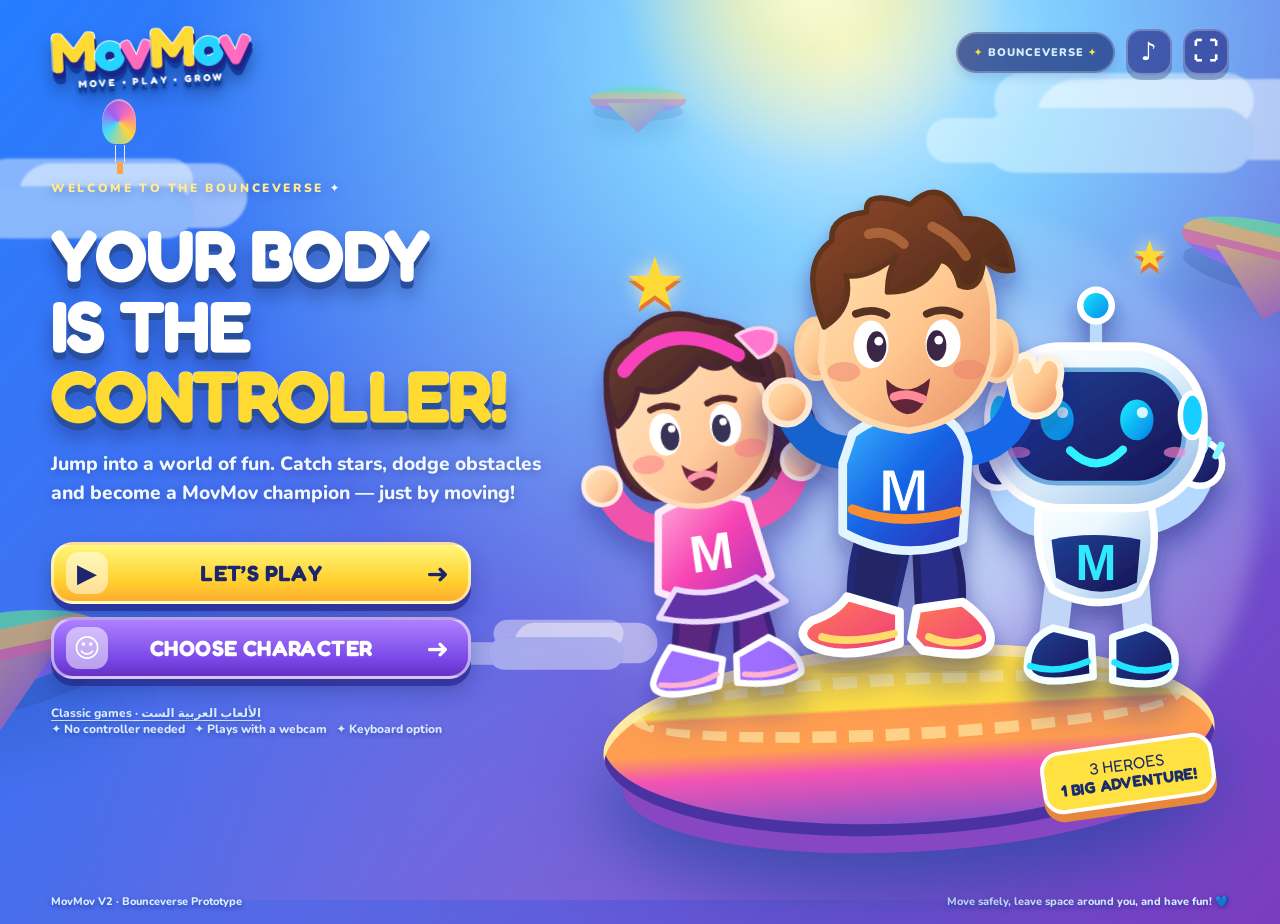
==== commit de085ace: "Integrate Bounceverse V2 and preserve classic MovMov games" ====
--- a/index.html
+++ b/index.html
@@ -1,12 +1,73 @@
 <!doctype html>
-<html lang="ar" dir="rtl"><head><meta charset="utf-8"><meta name="viewport" content="width=device-width,initial-scale=1,viewport-fit=cover"><meta name="theme-color" content="#0c1024"><title>MovMov | اختار مغامرتك</title><link rel="stylesheet" href="shared.css"><link rel="stylesheet" href="ux.css"><script defer src="js/experience.js"></script></head>
-<body class="home-page"><main class="home"><header class="home-header"><a class="logo" href="index.html" aria-label="MovMov الرئيسية" dir="ltr"><span>✦</span> MovMov</a><div class="home-tools"><span class="home-hint">حركة صغيرة. مغامرة كبيرة.</span><button class="btn muted fullscreen-toggle" type="button">⛶ ملء الشاشة</button></div></header>
-<section class="home-intro"><div><p class="eyebrow">MOVE • PLAY • SMILE</p><h1>جاهز تلعب؟ <span>اختار مغامرتك ✨</span></h1></div><p>٦ ألعاب تتحكم فيها بجسمك.<br>بالكاميرا، أو بالكيبورد وأزرار الشاشة.</p></section>
-<section class="games" aria-label="اختار اللعبة">
-<article class="game-card"><a class="card-link" href="star-motion.html" aria-label="العب نجوم الحركة ←"><div class="card-art" style="--art:linear-gradient(135deg,#5e659b,#b4a1cf)" aria-hidden="true"><span class="card-badge">٤٥ ثانية</span><span class="character">🐰</span><span class="card-spark">✦</span></div><div class="card-info"><h2>نجوم الحركة</h2><p>اتحرك واقفز واجمع النجوم الذهبية.</p><div class="card-meta"><span class="movement">↔️ حركة · 🙌 قفز</span><span class="play-label">العب ←</span></div></div></a></article>
-<article class="game-card"><a class="card-link" href="space-explorer.html" aria-label="العب مستكشف الفضاء ←"><div class="card-art" style="--art:radial-gradient(ellipse at 25% 100%,#824caa,transparent 70%),linear-gradient(135deg,#192a5c,#364471)" aria-hidden="true"><span class="card-badge">٦٠ ثانية</span><span class="character">🚀</span><span class="card-spark">✦</span></div><div class="card-info"><h2>مستكشف الفضاء</h2><p>قُد سفينتك واجمع الطاقة وأنقذ الرحلة.</p><div class="card-meta"><span class="movement">👐 درع · 🖐️ إصلاح</span><span class="play-label">العب ←</span></div></div></a></article>
-<article class="game-card"><a class="card-link" href="jungle-adventure.html" aria-label="العب مغامرة الغابة ←"><div class="card-art" style="--art:linear-gradient(135deg,#2d6553,#81a471)" aria-hidden="true"><span class="card-badge">٦٠ ثانية</span><span class="character">🐒</span><span class="card-spark">✦</span></div><div class="card-info"><h2>مغامرة الغابة</h2><p>عدّي الفروع والجسور واجمع الفاكهة.</p><div class="card-meta"><span class="movement">🧎 نزول · 👐 توازن</span><span class="play-label">العب ←</span></div></div></a></article>
-<article class="game-card"><a class="card-link" href="bubble-pop.html" aria-label="العب فرقعة الفقاعات ←"><div class="card-art" style="--art:linear-gradient(135deg,#3b7d9c,#a38fbd)" aria-hidden="true"><span class="card-badge">٤٥ ثانية</span><span class="character">🫧</span><span class="card-spark">✦</span></div><div class="card-info"><h2>فرقعة الفقاعات</h2><p>المس الفقاعات بإيديك وفرقعها!</p><div class="card-meta"><span class="movement">🖐️ وصول · 🙌 تمدد</span><span class="play-label">العب ←</span></div></div></a></article>
-<article class="game-card"><a class="card-link" href="superhero-training.html" aria-label="العب تدريب الأبطال ←"><div class="card-art" style="--art:linear-gradient(135deg,#45417c,#a06d99)" aria-hidden="true"><span class="card-badge">٦٠ ثانية</span><span class="character">🦸</span><span class="card-spark">✦</span></div><div class="card-info"><h2>تدريب الأبطال</h2><p>كسّر الأهداف وصدّ الطاقة وتفادى الشعاع.</p><div class="card-meta"><span class="movement">💥 مد إيدك · 🛡️ صدّ</span><span class="play-label">العب ←</span></div></div></a></article>
-<article class="game-card"><a class="card-link" href="animal-moves.html" aria-label="العب حركات الحيوانات ←"><div class="card-art" style="--art:linear-gradient(135deg,#789469,#c7ac7c)" aria-hidden="true"><span class="card-badge">٦٠ ثانية</span><span class="character">🦩</span><span class="card-spark">✦</span></div><div class="card-info"><h2>حركات الحيوانات</h2><p>قلّد الحيوان واثبت على وضعيته شوية.</p><div class="card-meta"><span class="movement">🦒 تمدد · 🦩 توازن</span><span class="play-label">العب ←</span></div></div></a></article>
-</section><footer class="home-footer"><span>📷 الكاميرا بتشتغل بس لما تختارها جوه اللعبة.</span><span>🌿 فضّي مساحة للحركة وخلي حد كبير مع الصغار.</span></footer></main></body></html>+<html lang="en">
+<head>
+  <meta charset="utf-8">
+  <meta name="viewport" content="width=device-width,initial-scale=1,viewport-fit=cover">
+  <meta name="theme-color" content="#15165d">
+  <meta name="description" content="MovMov Bounceverse: a colorful body-motion party game for kids. Move to catch stars and dodge bumpers.">
+  <title>MovMov | Bounceverse</title>
+  <link rel="stylesheet" href="styles.css">
+  <script src="app.js" defer></script>
+</head>
+<body>
+  <div class="app-shell">
+    <div class="sky-decor" aria-hidden="true"><i class="cloud cloud-1"></i><i class="cloud cloud-2"></i><i class="cloud cloud-3"></i><i class="float-island island-1"></i><i class="float-island island-2"></i><i class="float-island island-3"></i><i class="sun"></i><i class="balloon balloon-1"></i><i class="balloon balloon-2"></i></div>
+    <header class="site-header">
+      <button class="brand" id="brandHome" aria-label="MovMov home"><span class="brand-word"><span>M</span><span>o</span><span>v</span><span>M</span><span>o</span><span>v</span></span><span class="brand-strap">MOVE • PLAY • GROW</span></button>
+      <div class="header-right"><span class="tiny-tag"><span class="sparkle">✦</span> BOUNCEVERSE <span class="sparkle">✦</span></span><button id="soundToggle" class="round-icon" title="Toggle sounds" aria-label="Toggle sounds">♪</button><button id="fullscreenToggle" class="round-icon" title="Fullscreen" aria-label="Toggle fullscreen">⛶</button></div>
+    </header>
+    <main>
+      <!-- Home -->
+      <section id="homeScreen" class="screen home-screen active" aria-labelledby="homeTitle">
+        <div class="home-copy">
+          <span class="eyebrow">WELCOME TO THE BOUNCEVERSE <span>✦</span></span>
+          <h1 id="homeTitle">YOUR BODY<br>IS THE <em>CONTROLLER!</em></h1>
+          <p class="lead">Jump into a world of fun. Catch stars, dodge obstacles and become a MovMov champion — just by moving!</p>
+          <div class="stack-actions"><button class="big-btn yellow" id="homePlay"><span class="btn-symbol">▶</span><span>LET’S PLAY</span><span class="arrow">➜</span></button><button class="big-btn purple" id="homeCharacter"><span class="btn-symbol">☺</span><span id="homeCharacterLabel">CHOOSE CHARACTER</span><span class="arrow">➜</span></button></div>
+          <div class="home-footnote"><a href="classic.html" lang="ar" dir="rtl">الألعاب العربية الست · Classic games</a><br>✦ No controller needed &nbsp; ✦ Plays with a webcam &nbsp; ✦ Keyboard option</div>
+        </div>
+        <div class="home-art" aria-label="MovMov playable heroes"><div class="home-aura"></div><div class="home-platform"></div><div class="hero-image hero-alex"><img src="assets/characters/alex.svg" alt="Alex the boy hero"></div><div class="hero-image hero-luna"><img src="assets/characters/luna.svg" alt="Luna the girl hero"></div><div class="hero-image hero-momo"><img src="assets/characters/momo.svg" alt="Momo the robot mascot"></div><span class="orbit-star st-1">★</span><span class="orbit-star st-2">★</span><span class="orbit-star st-3">✦</span><span class="hero-sticker">3 HEROES<br><b>1 BIG ADVENTURE!</b></span></div>
+      </section>
+      <!-- Character choose -->
+      <section id="characterScreen" class="screen select-screen" aria-labelledby="characterTitle">
+        <div class="section-heading"><button class="back" id="charactersBack">← Back</button><div><span class="eyebrow">FIRST, MEET THE CREW</span><h2 id="characterTitle">CHOOSE YOUR <span class="yellow-text">HERO!</span></h2><p>One choice at the start. Your hero stays with you in every round.</p></div></div>
+        <div class="character-grid" id="characterGrid">
+          <button type="button" class="character-card" data-character="alex" aria-pressed="false"><span class="char-name top-char-name">ALEX</span><span class="char-circle char-blue"></span><img src="assets/characters/alex.svg" alt="Alex, a boy in a blue MovMov outfit"><span class="character-info"><b>THE EXPLORER</b><small>Bold, bright & always ready!</small></span><span class="chosen-mark">✓ SELECTED</span></button>
+          <button type="button" class="character-card" data-character="luna" aria-pressed="false"><span class="char-name top-char-name">LUNA</span><span class="char-circle char-pink"></span><img src="assets/characters/luna.svg" alt="Luna, a girl in a pink MovMov outfit"><span class="character-info"><b>THE SUPERSTAR</b><small>Quick, creative & full of joy!</small></span><span class="chosen-mark">✓ SELECTED</span></button>
+          <button type="button" class="character-card" data-character="momo" aria-pressed="false"><span class="char-name top-char-name">MOMO</span><span class="char-circle char-cyan"></span><img src="assets/characters/momo.svg" alt="Momo, a blue and white robot mascot"><span class="character-info"><b>THE HAPPY BOT</b><small>A little robot, a lot of fun!</small></span><span class="chosen-mark">✓ SELECTED</span></button>
+        </div>
+        <div class="selection-actions"><span class="hint-chip">✦ All heroes have the same moves and abilities</span><button class="big-btn yellow" id="confirmCharacter">LET'S GO! <span class="arrow">➜</span></button></div>
+      </section>
+      <!-- Game selection -->
+      <section id="gamesScreen" class="screen games-screen" aria-labelledby="gamesTitle">
+        <div class="section-heading"><button class="back" id="gamesBack">← Back</button><div><span class="eyebrow">PICK YOUR NEXT ADVENTURE</span><h2 id="gamesTitle">CHOOSE A <span class="yellow-text">GAME!</span></h2><p>Big adventures. Simple body movements.</p></div><div class="current-avatar"><img id="currentCharacterAvatar" src="assets/characters/alex.svg" alt="Selected hero"><div><small>PLAYING AS</small><b id="currentCharacterName">ALEX</b></div></div></div>
+        <div class="games-grid">
+          <button id="starChaseCard" class="game-card available" type="button"><span class="game-visual star-world"><span class="game-star s1">★</span><span class="game-star s2">★</span><span class="game-star s3">★</span><span class="track-perspective"></span><img src="assets/characters/alex.svg" id="gameCardHero" alt="Selected hero running through an obstacle course"></span><span class="game-card-bottom"><span class="card-topline"><small>01 • PLAYABLE NOW</small><span>✓</span></span><strong>STAR CHASE</strong><span>Slide left and right to collect stars. Dodge the bouncy bumpers!</span><span class="game-play-chip">▶ PLAY NOW</span></span></button>
+          <div class="game-card locked" aria-label="Color Dash coming soon"><div class="game-visual dash-world"><span class="big-emoji">🎨</span><span class="mini-cube cube1"></span><span class="mini-cube cube2"></span></div><div class="game-card-bottom"><small>02 • COMING SOON</small><strong>COLOR DASH</strong><span>Move to the matching colors!</span><span class="soon-chip">🔒 COMING SOON</span></div></div>
+          <div class="game-card locked" aria-label="Goal Keeper coming soon"><div class="game-visual ball-world"><span class="big-emoji">⚽</span><span class="goal-bars"></span></div><div class="game-card-bottom"><small>03 • COMING SOON</small><strong>GOAL KEEPER</strong><span>Save goals with your moves!</span><span class="soon-chip">🔒 COMING SOON</span></div></div>
+        </div>
+      </section>
+      <!-- Calibration / choose method -->
+      <section id="readyScreen" class="screen ready-screen" aria-labelledby="readyTitle">
+        <div class="section-heading"><button class="back" id="readyBack">← Back</button><div><span class="eyebrow">THE ADVENTURE BEGINS</span><h2 id="readyTitle">READY, <span class="yellow-text">PLAYER?</span></h2><p>You only need one movement: lean or step LEFT and RIGHT.</p></div></div>
+        <div class="ready-layout">
+          <div class="camera-card"><div class="camera-card-head"><span>📷 CAMERA SETUP</span><span id="cameraBadge" class="connection-chip">● Not started</span></div><div class="camera-viewport"><video id="webcam" muted autoplay playsinline></video><canvas id="skeleton" width="640" height="480"></canvas><div id="cameraPlaceholder" class="camera-placeholder"><span>🙆</span><b>STAND WHERE WE CAN SEE YOU</b><small>Your camera stays on your device. No recording.</small></div><div class="guide-corner tl"></div><div class="guide-corner tr"></div><div class="guide-corner bl"></div><div class="guide-corner br"></div></div><div class="cam-message" id="cameraMessage" role="status">Click “Enable camera” to test your body tracking.</div></div>
+          <div class="ready-side"><div class="move-guide"><span class="tiny-heading">YOUR ONLY MOVE</span><div class="move-symbols"><span>←</span><span class="move-person">🧍</span><span>→</span></div><b>LEAN OR STEP SIDE TO SIDE</b><p>No jumping, hand poses or character-selection gestures needed.</p></div><button class="big-btn yellow wide" id="enableCamera">📷 ENABLE CAMERA</button><button class="big-btn green wide" id="startWithCamera" disabled>▶ START WITH CAMERA</button><div class="alternative"><span>OR</span></div><button class="big-btn purple wide" id="startWithKeyboard">⌨ TRY WITH KEYBOARD</button><p class="smallhelp">Keyboard: <kbd>←</kbd> <kbd>→</kbd> &nbsp; Pause: <kbd>P</kbd> or <kbd>Esc</kbd>. Use Chrome or Edge over HTTPS for camera play.</p></div>
+        </div>
+      </section>
+      <!-- Gameplay -->
+      <section id="gameScreen" class="screen play-screen" aria-label="MovMov Star Chase game">
+        <div class="game-wrap"><canvas id="gameCanvas" width="1280" height="720" aria-label="Star Chase: move your hero left and right to collect stars and avoid bumpers"></canvas>
+          <div class="game-hud"><div class="hud-left"><div class="stat-pill"><span>⭐</span><div><small>STARS</small><b id="hudScore">0</b></div></div><div class="stat-pill lives"><span>♥</span><div><small>LIVES</small><b id="hudLives">♥ ♥ ♥</b></div></div></div><div class="hud-middle"><span>STAR CHASE</span></div><div class="hud-right"><div class="stat-pill"><span>⏱</span><div><small>TIME</small><b id="hudTime">45</b></div></div><button id="pauseBtn" class="hud-icon" title="Pause">Ⅱ</button></div></div>
+          <div class="tracking-pill" id="trackingPill"><span class="tracking-light"></span><span id="trackingText">KEYBOARD MODE</span></div>
+          <div id="gameOverlay" class="game-overlay" aria-live="polite"><div class="countdown" id="countdownText">3</div></div>
+          <div class="touch-pad"><button id="touchLeft" class="touch-arrow" aria-label="Move left">←</button><button id="touchRight" class="touch-arrow" aria-label="Move right">→</button></div>
+        </div>
+      </section>
+      <!-- Results -->
+      <section id="resultScreen" class="screen result-screen" aria-labelledby="resultTitle"><div class="result-panel"><div class="confetti" aria-hidden="true">✦ ★ ✦ ★ ✦ ★ ✦</div><div class="results-character"><img id="resultHero" src="assets/characters/alex.svg" alt="Selected hero celebrating"></div><div class="results-text"><span class="eyebrow">BRILLIANT MOVES!</span><h2 id="resultTitle">LEVEL COMPLETE!</h2><div class="three-stars" id="resultStars">★★★</div><div class="result-stats"><div><small>STARS CAUGHT</small><strong id="resultScore">0</strong></div><div><small>BEST SCORE</small><strong id="resultBest">0</strong></div><div><small>TIME PLAYED</small><strong id="resultTime">45s</strong></div></div><p id="resultMessage">You're a MovMov superstar!</p><div class="result-actions"><button id="playAgain" class="big-btn yellow">↻ PLAY AGAIN</button><button id="otherGames" class="big-btn purple">▦ GAME MENU</button></div></div></div></section>
+    </main>
+    <footer class="app-footer"><span>MovMov V2 · Bounceverse Prototype</span><span>Move safely, leave space around you, and have fun! <span aria-hidden="true">💙</span></span></footer>
+  </div>
+</body>
+</html>
--- a/styles.css
+++ b/styles.css
@@ -0,0 +1,18 @@
+@import url('https://fonts.googleapis.com/css2?family=Fredoka:wght@400;500;600;700&family=Nunito:wght@500;600;700;800;900&display=swap');
+:root{--navy:#151657;--navy2:#23227b;--yellow:#ffdc36;--yellow2:#ffb42f;--pink:#ff48ad;--purple:#7546ed;--blue:#176dff;--aqua:#32e6e2;--green:#39dc84;--white:#fff;--text:#eef8ff}
+*{box-sizing:border-box}html,body{margin:0;min-height:100%;font-family:'Nunito',system-ui,-apple-system,Segoe UI,sans-serif;color:var(--white)}body{background:#304dda;overflow-x:hidden}button{font:inherit;cursor:pointer}button:focus-visible{outline:4px solid white;outline-offset:4px}button:disabled{cursor:not-allowed;opacity:.46;filter:saturate(.5)}.app-shell{isolation:isolate;min-height:100dvh;position:relative;overflow:hidden;background:radial-gradient(circle at 66% 5%,#e1f7ff 0,#80cfff 17%,transparent 55%),linear-gradient(130deg,#267dff 0%,#5768e5 53%,#7b3cbf 100%)}.app-shell:after{content:"";position:fixed;pointer-events:none;inset:0;background:radial-gradient(ellipse at 45% 120%,#ff7eca36,transparent 55%);z-index:-1}.sky-decor{position:fixed;inset:0;z-index:-2;pointer-events:none;overflow:hidden}.sun{position:absolute;width:420px;height:420px;right:20%;top:-240px;border-radius:50%;background:radial-gradient(circle,#fffed5 0,#fff5a1a0 28%,transparent 67%);filter:blur(4px)}.cloud{position:absolute;width:270px;height:65px;border-radius:100px;background:#eafcff7a;filter:blur(1.2px);box-shadow:-68px 0 0 -10px #eefeff72,60px -21px 0 8px #f8ffff7d,5px -40px 0 -5px #f5ffff72;animation:floatCloud 24s linear infinite}.cloud-1{left:-50px;top:20%;transform:scale(.8)}.cloud-2{top:12%;right:2%;animation-delay:-12s}.cloud-3{top:69%;right:46%;transform:scale(.5);animation-delay:-7s}.float-island{position:absolute;width:200px;height:55px;border-radius:50% 50% 45% 45%;background:linear-gradient(#66e888 0 23%,#ffbc43 25% 49%,#fa617e 50% 72%,#9b56e6 75%);box-shadow:0 24px 0 -7px #1a35754a,0 45px 40px #143b7d45;transform:rotate(-8deg);opacity:.62}.float-island:after{content:"";position:absolute;left:35px;right:35px;top:35px;height:62px;background:linear-gradient(145deg,#ffb944,#9237ca);clip-path:polygon(0 0,100% 0,50% 100%);z-index:-1}.island-1{top:25%;right:-100px;transform:rotate(14deg)}.island-2{top:70%;left:-135px;transform:scale(1.4) rotate(-12deg)}.island-3{top:8%;left:42%;transform:scale(.48);opacity:.4}.balloon{position:absolute;top:11%;left:8%;width:34px;height:45px;background:conic-gradient(from 50deg,#ff70b5,#ffd53d,#47dafa,#a35df7,#ff70b5);border-radius:55% 55% 44% 44%;box-shadow:0 2px 0 #ffffff77 inset;animation:bob 5s ease-in-out infinite}.balloon:after{content:"";position:absolute;left:13px;top:46px;height:17px;width:8px;border-inline:1px solid #eee;box-shadow:0 14px 0 -2px #ffa444}.balloon-2{left:auto;right:12%;top:44%;transform:scale(.7);animation-delay:-2s}
+@keyframes floatCloud{50%{translate:60px 0}}@keyframes bob{50%{translate:0 -17px}}@keyframes bop{50%{transform:translateY(-13px) rotate(2deg)}}@keyframes slowSpin{to{transform:rotate(360deg)}}@keyframes pulse{50%{transform:scale(1.04)}}@keyframes panelEnter{from{opacity:0;transform:translateY(20px) scale(.987)}to{opacity:1;transform:translateY(0) scale(1)}}@keyframes shine{to{transform:translateX(320%) skewX(-26deg)}}
+.site-header{height:104px;position:relative;z-index:15;max-width:1600px;margin:auto;padding:13px clamp(22px,4vw,64px);display:flex;align-items:center;justify-content:space-between;gap:15px}.brand{background:none;border:0;display:flex;flex-direction:column;align-items:center;line-height:1;transform:rotate(-3deg);filter:drop-shadow(0 5px 0 #113b9d) drop-shadow(0 9px 8px #0f34727a);padding:0}.brand-word{font-family:'Fredoka',system-ui,sans-serif;font-size:clamp(38px,4.4vw,63px);font-weight:700;letter-spacing:-3px;-webkit-text-stroke:2px #fff;paint-order:stroke fill;text-shadow:0 4px 0 #1d248a,2px 6px 0 #1d248a}.brand-word span:nth-child(1),.brand-word span:nth-child(4){color:#ffda34}.brand-word span:nth-child(2),.brand-word span:nth-child(5){color:#25d5ff}.brand-word span:nth-child(3),.brand-word span:nth-child(6){color:#ff6cbd}.brand-strap{font-family:'Fredoka',sans-serif;letter-spacing:2.8px;font-weight:700;font-size:10px;color:#fff;text-shadow:0 2px 4px #143f8c}.header-right{display:flex;gap:11px;align-items:center}.tiny-tag{border-radius:50px;padding:11px 15px;background:#15216ea8;border:2px solid #ffffff3a;box-shadow:0 5px 10px #14216e20;color:#d5edff;font-weight:900;letter-spacing:1px;font-size:11px}.sparkle{color:#ffdf48}.round-icon,.hud-icon{color:white;width:46px;height:46px;border-radius:15px;border:2px solid #ffffff45;background:#252c87ac;box-shadow:0 5px 0 #14265f50;font-size:25px;font-weight:900}.round-icon:hover,.hud-icon:hover{background:#5a44b2}.screen{display:none;position:relative;z-index:2;max-width:1600px;margin:auto;min-height:calc(100dvh - 144px);padding:15px clamp(22px,4vw,64px) 45px}.screen.active{display:block;animation:panelEnter .36s both}.home-screen.active{display:grid;grid-template-columns: minmax(390px,.84fr) minmax(520px,1.16fr);align-items:center;gap:5px}.home-copy{z-index:3;padding-bottom:55px}.eyebrow{font-size:12px;letter-spacing:2.6px;color:#ffeb91;font-weight:900;text-shadow:0 2px 10px #2d3fa96b}.eyebrow span{color:#fff}.home-copy h1{font-family:'Fredoka',system-ui,sans-serif;font-size:clamp(52px,5.65vw,89px);line-height:.97;letter-spacing:-1.8px;margin:22px 0 18px;text-shadow:0 7px 0 #284f9d,0 14px 18px #1a2d737f}.home-copy h1 em{font-style:normal;color:#ffdb32;-webkit-text-stroke:1px #fff;paint-order:stroke fill}.lead{font-size:clamp(16px,1.5vw,21px);max-width:580px;color:#f1f8ff;line-height:1.5;font-weight:800;text-shadow:0 2px 9px #1f277a59}.stack-actions{display:flex;flex-direction:column;align-items:stretch;max-width:420px;gap:13px;margin-top:34px}.big-btn{display:inline-flex;align-items:center;justify-content:center;gap:12px;min-height:62px;border-radius:22px;padding:12px 23px;border:3px solid #ffffff8c;text-shadow:none;font-family:'Fredoka',system-ui,sans-serif;font-size:22px;font-weight:700;letter-spacing:.4px;white-space:nowrap;box-shadow:0 7px 0 #252286a1,0 12px 22px #13216051;transition:transform .13s,box-shadow .13s,filter .13s;position:relative;overflow:hidden}.big-btn:not(:disabled):hover{transform:translateY(-4px);box-shadow:0 11px 0 #252286a1,0 18px 27px #13216055;filter:brightness(1.05)}.big-btn:not(:disabled):active{transform:translateY(3px);box-shadow:0 3px 0 #252286a1}.yellow{background:linear-gradient(180deg,#fff77a,#ffd02e 65%,#ffad31);color:#1d266c}.purple{background:linear-gradient(180deg,#ae80ff,#7846e6 72%,#6630c3);color:#fff}.green{background:linear-gradient(180deg,#7effb3,#33d47a);color:#194f38}.btn-symbol{height:42px;width:42px;display:grid;place-items:center;border-radius:13px;background:#ffffff85;font-size:26px;position:absolute;left:12px}.big-btn .arrow{position:absolute;right:19px;font-size:27px}.home-footnote{color:#d9eaff;font-weight:800;font-size:12px;margin-top:26px;text-shadow:0 2px 4px #14338470}.home-art{min-height:590px;height:min(68vw,730px);max-height:740px;position:relative}.home-aura{position:absolute;inset:10% -4% 2%;border-radius:50%;background:radial-gradient(circle at 55% 48%,#e6fdffb7,transparent 49%),radial-gradient(circle at 70% 60%,#ffffff60,transparent 72%);filter:blur(10px)}.home-platform{position:absolute;bottom:2%;left:8%;width:90%;height:26%;border-radius:50%;background:linear-gradient(180deg,#ffdf43 0 32%,#ff9e50 34% 52%,#f354b3 65%,#7651ce 100%);box-shadow:0 35px 0 -18px #8747c2,0 50px 70px #24469eb0,inset 0 11px 0 #ffeaa2,inset 0 -12px 0 #4b32a2;transform:rotate(-3deg)}.home-platform:after{content:"";position:absolute;inset:15% 5% 50%;border-radius:50%;border:12px dashed #fff3ad99}.hero-image{position:absolute;bottom:12%;width:45%;height:76%;animation:bop 3s ease-in-out infinite;filter:drop-shadow(0 25px 15px #1b249651)}.hero-image img{width:100%;height:100%;object-fit:contain;user-select:none;pointer-events:none}.hero-alex{left:26%;z-index:3;bottom:17%;height:86%;width:53%}.hero-luna{left:0%;z-index:2;transform:rotate(-8deg);animation-delay:-.5s}.hero-momo{right:-3%;z-index:1;animation-delay:-1.2s}.orbit-star{color:#ffda36;position:absolute;font-size:70px;text-shadow:0 5px 0 #e8752e,0 0 20px #fff5c7;animation:bob 3s ease-in-out infinite}.st-1{top:16%;left:11%}.st-2{top:15%;right:9%;font-size:40px;animation-delay:-.8s}.st-3{top:45%;right:0;font-size:34px;animation-delay:-1.1s}.hero-sticker{position:absolute;z-index:4;right:2%;bottom:6%;font-family:'Fredoka';font-size:16px;color:#1a2d6b;background:#ffe141;border:4px solid white;border-radius:20px;transform:rotate(-8deg);text-align:center;line-height:1.1;padding:10px 14px;box-shadow:0 8px 0 #e6873c}
+.section-heading{display:flex;align-items:center;gap:24px;margin:3px 0 28px}.section-heading>div:nth-child(2){flex:1;text-align:center}.section-heading h2{margin:3px 0;font-family:'Fredoka',sans-serif;font-size:clamp(38px,5vw,66px);line-height:1;text-shadow:0 5px 0 #252d92,0 9px 14px #22236d70}.section-heading p{margin:11px 0 0;color:#edf7ff;font-size:16px;font-weight:800}.yellow-text{color:var(--yellow)}.back{align-self:flex-start;border:2px solid #ffffff87;background:#25278a96;border-radius:16px;padding:11px 20px;font-size:16px;font-weight:900;color:white;box-shadow:0 5px 0 #142f7799;white-space:nowrap}.back:hover{background:#493bc1}
+.character-grid{display:grid;grid-template-columns:repeat(3,minmax(0,1fr));gap:24px;max-width:1260px;margin:30px auto 0}.character-card{height:440px;display:flex;align-items:center;flex-direction:column;position:relative;overflow:hidden;border-radius:35px;border:5px solid #ffffffa0;background:linear-gradient(160deg,#3cbfff,#4754d7 72%,#252282);box-shadow:0 12px 0 #142f85ba,0 26px 40px #14266c7d;transition:transform .18s,border-color .2s,filter .2s;color:white}.character-card:nth-child(2){background:linear-gradient(160deg,#ff92ca,#d94bcb 60%,#6732aa)}.character-card:nth-child(3){background:linear-gradient(160deg,#77f7ff,#15a8e6 58%,#343cbd)}.character-card:hover{transform:translateY(-9px)}.character-card.selected{border-color:#ffdf40;box-shadow:0 12px 0 #c46c23,0 0 0 5px #fffdcfb0,0 28px 42px #14266c85;transform:translateY(-6px)}.char-name{font-family:'Fredoka',system-ui,sans-serif;font-size:42px;font-weight:700;line-height:1;text-shadow:0 5px 0 #1b2b8555;z-index:2}.top-char-name{margin-top:19px}.char-circle{border-radius:50%;background:#ffffff2e;position:absolute;width:280px;height:280px;top:66px;left:50%;transform:translateX(-50%);box-shadow:0 0 0 17px #ffffff15,0 0 0 35px #ffffff13}.char-blue{background:#ffffff22}.char-pink{background:#fff0ff27}.char-cyan{background:#e6ffff3b}.character-card img{position:absolute;z-index:1;top:71px;width:84%;height:280px;object-fit:contain;filter:drop-shadow(0 15px 12px #1e2c796e)}.character-info{position:absolute;bottom:12px;left:10px;right:10px;border-radius:18px;padding:12px 8px 14px;background:#13154e7d;display:flex;flex-direction:column;gap:3px}.character-info b{font-size:17px;letter-spacing:.6px;font-weight:1000}.character-info small{font-size:13px;color:#f1f9ff;font-weight:800}.chosen-mark{position:absolute;z-index:3;top:9px;right:10px;display:none;border-radius:40px;padding:5px 10px;background:#ffdf34;color:#1f2254;font-size:11px;font-weight:1000}.selected .chosen-mark{display:block}.selection-actions{display:flex;align-items:center;gap:20px;justify-content:space-between;max-width:1255px;margin:32px auto}.hint-chip{font-size:13px;font-weight:900;color:#edfbff;background:#1c277a6c;padding:13px 20px;border-radius:20px}.selection-actions .big-btn{min-width:290px}
+.current-avatar{height:73px;min-width:180px;background:#18227ab8;border-radius:25px;border:2px solid #ffffff89;display:flex;align-items:center;padding:4px 15px 4px 4px;gap:10px}.current-avatar img{width:52px;height:66px;object-fit:contain}.current-avatar div{display:flex;flex-direction:column}.current-avatar small{font-weight:800;font-size:9px;color:#8ff2ff}.current-avatar b{font-family:'Fredoka';font-size:23px}.games-grid{display:grid;grid-template-columns:1.3fr .9fr .9fr;gap:22px;max-width:1390px;margin:25px auto}.game-card{padding:0;overflow:hidden;text-align:left;border-radius:28px;display:flex;flex-direction:column;background:#242778;color:#fff;min-width:0;border:4px solid #ffffff7b;box-shadow:0 12px 0 #161a72a6,0 22px 32px #10144e76}.game-card.available{border-color:#fff7aa;transition:transform .2s;box-shadow:0 12px 0 #dc8031,0 0 0 4px #fff1a461,0 25px 45px #111f8573}.game-card.available:hover{transform:translateY(-8px)}.game-card.locked{opacity:.76;filter:saturate(.85)}.game-visual{height:clamp(230px,27vw,335px);display:block;position:relative;overflow:hidden}.star-world{background:radial-gradient(circle at 75% 13%,#fff8bdaa,transparent 23%),linear-gradient(180deg,#53d7ff,#4f81e9 51%,#cc72e0)}.star-world:before{content:"";position:absolute;left:-15%;top:55%;width:130%;height:68px;border-radius:50%;background:linear-gradient(#39c3ff 0 25%,#ff6ab2 27% 66%,#6832b9 67%);transform:rotate(-8deg);box-shadow:0 30px 0 #694cd5}.track-perspective{position:absolute;inset:36% 0 0;clip-path:polygon(43% 0,57% 0,110% 100%,-10% 100%);background:repeating-linear-gradient(0deg,#e16fff 0 34px,#ffa345 35px 70px);opacity:.95;box-shadow:inset 0 0 20px #fff}.star-world img{position:absolute;width:51%;height:92%;left:29%;top:13%;filter:drop-shadow(0 9px 4px #33336e82);animation:bob 2.7s ease-in-out infinite}.game-star{position:absolute;z-index:2;font-size:77px;color:#ffe23b;text-shadow:0 3px #fa772a,0 0 12px #fff3b0}.s1{top:12%;left:6%}.s2{top:31%;right:12%;font-size:50px}.s3{top:55%;left:4%;font-size:45px}.dash-world{background:linear-gradient(150deg,#ff83d5,#9337f4 65%,#5630b3)}.ball-world{background:linear-gradient(150deg,#45e2dd,#3470de 60%,#2c3485)}.big-emoji{position:absolute;left:50%;top:50%;transform:translate(-50%,-50%) rotate(-10deg);font-size:132px;text-shadow:0 10px 14px #212169aa}.mini-cube{position:absolute;width:95px;height:95px;border-radius:24px;box-shadow:inset 7px 8px 0 #ffffff66,0 13px 22px #43257d50;background:#ffcb45;rotate:22deg}.cube1{left:5%;top:15%}.cube2{right:5%;bottom:8%;background:#32d5ef}.goal-bars{position:absolute;left:12%;top:12%;width:76%;height:75%;border:12px solid #ffffffa8;border-bottom:0;border-radius:25px 25px 0 0;opacity:.35}.game-card-bottom{display:flex;flex-direction:column;gap:9px;flex:1;padding:18px 20px 22px}.game-card-bottom small{font-size:11px;letter-spacing:.6px;font-weight:1000;color:#ffd96c}.game-card-bottom strong{font-family:'Fredoka',sans-serif;font-size:clamp(28px,3.1vw,41px);line-height:1}.game-card-bottom>span:not(.game-play-chip):not(.soon-chip):not(.card-topline){font-size:13px;color:#d5edff;font-weight:800;line-height:1.4;flex:1}.card-topline{display:flex;justify-content:space-between;align-items:center}.card-topline>span{background:#2bc978;border-radius:50%;width:24px;height:24px;display:grid;place-items:center}.game-play-chip,.soon-chip{align-self:flex-start;font-family:'Fredoka';font-weight:700;background:#ffdd37;border-radius:13px;padding:10px 17px;font-size:15px;color:#22215c;margin-top:10px}.soon-chip{background:#121b65a9;color:#ccdaff}
+.ready-layout{max-width:1260px;margin:20px auto;display:grid;grid-template-columns:minmax(0,1.2fr) minmax(290px,.8fr);gap:30px}.camera-card{background:#181b70b9;border:3px solid #ffffffa0;border-radius:28px;padding:18px;box-shadow:0 15px 0 #12185a72,0 26px 38px #13217b8f}.camera-card-head{display:flex;align-items:center;justify-content:space-between;gap:15px;font-weight:1000;letter-spacing:1px;margin-bottom:14px}.connection-chip{font-size:12px;letter-spacing:0;padding:6px 12px;background:#26265e;border-radius:20px;border:1px solid #ffffff39}.connection-chip.good{background:#116b59}.connection-chip.bad{background:#a04364}.camera-viewport{position:relative;aspect-ratio:4/3;max-height:min(55vh,430px);width:100%;background:radial-gradient(circle at 50% 35%,#4c63b5,#101349 75%);border-radius:22px;overflow:hidden;display:flex;align-items:center;justify-content:center}.camera-viewport:after{content:"";pointer-events:none;position:absolute;inset:0;background:linear-gradient(transparent 65%,#0004)}.camera-viewport video,.camera-viewport canvas{position:absolute;inset:0;height:100%;width:100%;object-fit:cover;transform:scaleX(-1)}.camera-viewport canvas{z-index:1;pointer-events:none}.camera-placeholder{text-align:center;display:flex;flex-direction:column;gap:8px;align-items:center;justify-content:center;color:#f1f7ff}.camera-placeholder span{font-size:75px}.camera-placeholder b{font-family:'Fredoka';font-size:18px}.camera-placeholder small{font-size:12px;color:#b9c8ee}.guide-corner{position:absolute;z-index:2;width:34px;height:34px;border-color:#43ed9d;border-style:solid;border-width:0;filter:drop-shadow(0 0 8px #5ef7ae)}.tl{left:17px;top:17px;border-left-width:5px;border-top-width:5px;border-radius:10px 0 0}.tr{right:17px;top:17px;border-right-width:5px;border-top-width:5px;border-radius:0 10px 0 0}.bl{left:17px;bottom:17px;border-left-width:5px;border-bottom-width:5px;border-radius:0 0 0 10px}.br{right:17px;bottom:17px;border-right-width:5px;border-bottom-width:5px;border-radius:0 0 10px}.cam-message{font-weight:800;font-size:14px;padding:16px 2px 4px;min-height:45px}.ready-side{display:flex;flex-direction:column;gap:13px}.move-guide{padding:20px 18px 26px;text-align:center;border-radius:29px;background:linear-gradient(160deg,#4125ad,#1d2187);border:3px solid #ffffff63;box-shadow:0 9px 0 #131b6777}.tiny-heading{font-weight:900;letter-spacing:1.5px;color:#ffdf69;font-size:11px}.move-symbols{display:flex;align-items:center;justify-content:center;gap:10px;font-size:61px;color:#45e9ff;font-weight:1000;text-shadow:0 0 17px #29d9ff62;margin:4px 0}.move-person{font-size:78px;filter:drop-shadow(0 8px 8px #0f1d84)}.move-guide b{font-family:'Fredoka';font-size:20px}.move-guide p{font-size:13px;font-weight:700;color:#d4dfff;margin:9px 0 0}.big-btn.wide{width:100%;font-size:19px;min-height:62px}.alternative{position:relative;text-align:center;font-size:12px;font-weight:900;color:#c6d8ff}.alternative:before{content:"";position:absolute;top:50%;left:0;right:0;border-top:1px solid #ffffff77}.alternative span{position:relative;padding:0 12px;background:#4541a4}.smallhelp{font-weight:700;font-size:12px;line-height:1.5;text-align:center;margin:0;color:#e0eeff}kbd{border:1px solid #ffffff77;border-radius:5px;padding:2px 6px;background:#15257991}
+.play-screen{max-width:none;padding:0!important;min-height:0}.game-wrap{position:relative;margin:auto;width:min(100vw,calc(100dvh * 16 / 9));height:min(calc(100vw * 9 / 16),100dvh);background:#2676d9;overflow:hidden;box-shadow:0 18px 40px #071a5c77}.game-wrap canvas#gameCanvas{display:block;height:100%;width:100%}.body-playing .site-header,.body-playing .app-footer,.body-playing .sky-decor{display:none}.body-playing .screen{min-height:100dvh}.game-hud{pointer-events:none;position:absolute;z-index:2;inset:0 0 auto;display:flex;align-items:flex-start;justify-content:space-between;padding:clamp(10px,2.4vw,27px);gap:15px}.hud-left,.hud-right{display:flex;gap:10px}.hud-right{justify-content:flex-end}.stat-pill{display:flex;gap:9px;align-items:center;padding:8px 15px;border:2px solid #ffffffb5;border-radius:19px;min-width:98px;background:linear-gradient(180deg,#263d9cde,#131c64dd);box-shadow:0 5px 0 #0a1b5799;color:white}.stat-pill>span{font-size:32px;text-shadow:0 2px 3px #17225a}.stat-pill>div{display:flex;flex-direction:column}.stat-pill small{font-weight:1000;font-size:10px;color:#9defff;letter-spacing:.6px}.stat-pill b{font-family:'Fredoka',system-ui,sans-serif;font-size:25px;line-height:1.05}.lives b{font-size:18px;color:#ff98bf}.hud-middle{font-family:'Fredoka',sans-serif;font-weight:700;font-size:25px;text-shadow:0 4px 0 #172574,0 5px 8px #1b247a}.hud-icon{pointer-events:auto}.tracking-pill{position:absolute;bottom:3%;right:3%;display:flex;align-items:center;gap:9px;border-radius:32px;padding:10px 15px;background:#172669ce;border:2px solid #ffffff86;font-size:12px;z-index:3;font-weight:1000;letter-spacing:.5px;box-shadow:0 5px 12px #1a267b70}.tracking-light{height:12px;width:12px;border-radius:100%;background:#ffda4a;box-shadow:0 0 10px #ffda4a}.tracking-pill.good .tracking-light{background:#37ec91;box-shadow:0 0 10px #37ec91}.tracking-pill.bad .tracking-light{background:#ff6879;box-shadow:0 0 10px #ff6879}.game-overlay{z-index:6;position:absolute;inset:0;background:#151d6a88;backdrop-filter:blur(6px);display:flex;justify-content:center;align-items:center}.game-overlay.hidden{display:none}.countdown{font-family:'Fredoka',sans-serif;text-align:center;font-size:clamp(65px,13vw,190px);font-weight:700;color:#ffdf36;-webkit-text-stroke:4px #fff;paint-order:stroke fill;filter:drop-shadow(0 10px 0 #3735a3);line-height:1;white-space:pre-line}.pause-panel{text-align:center;padding:30px;max-width:450px;display:flex;flex-direction:column;gap:15px}.pause-panel h2{font-family:'Fredoka';font-size:60px;margin:0;text-shadow:0 6px #232576}.pause-panel p{font-weight:800}.touch-pad{position:absolute;z-index:4;left:2%;bottom:2%;display:none;gap:12px}.touch-arrow{border:3px solid #ffffffb4;background:#37269bd9;border-radius:20px;font-size:38px;font-weight:900;color:#fff;width:76px;height:64px;touch-action:none}.result-panel{max-width:1160px;margin:20px auto;min-height:610px;display:grid;grid-template-columns:.46fr .54fr;align-items:center;position:relative;border-radius:48px;padding:26px;background:linear-gradient(135deg,#5e9bff83,#7542c8c5);border:4px solid #ffffff89;box-shadow:0 15px 0 #15216d95,0 35px 65px #1b177d65;overflow:hidden}.result-panel:before{content:"";position:absolute;inset:10px;border-radius:37px;border:2px dashed #ffffff4d;pointer-events:none}.results-character{height:540px;z-index:1;position:relative;display:grid;place-items:center}.results-character:before{content:"";position:absolute;inset:13%;background:radial-gradient(circle,#fff4c4ac,transparent 67%)}.results-character img{width:100%;height:100%;object-fit:contain;animation:bop 2s ease-in-out infinite;filter:drop-shadow(0 18px 10px #282a8b72)}.confetti{position:absolute;top:15px;left:0;right:0;text-align:center;letter-spacing:35px;font-size:30px;color:#ffdb3b;text-shadow:0 0 10px white;animation:bob 3s infinite}.results-text{z-index:1;text-align:center}.results-text h2{font-family:'Fredoka';font-weight:700;font-size:clamp(47px,5vw,67px);margin:8px 0 0;color:#fff;text-shadow:0 6px 0 #24328a}.three-stars{color:#ffe638;font-size:78px;text-shadow:0 6px 0 #dd762f,0 0 20px #fff8ba;letter-spacing:4px;line-height:1.2}.result-stats{display:flex;gap:6px;justify-content:space-evenly;margin:12px auto;padding:14px 5px;background:#172171ac;border:2px solid #ffffff68;border-radius:25px}.result-stats>div{display:flex;flex-direction:column;gap:4px}.result-stats small{font-size:10px;font-weight:1000;color:#94efff;letter-spacing:.5px}.result-stats strong{font-family:'Fredoka';font-size:37px;color:#ffdb42}.results-text p{font-size:18px;font-weight:900;color:white}.result-actions{display:flex;gap:15px;justify-content:center;margin-top:25px}.result-actions .big-btn{font-size:18px;flex:1;min-width:0}.app-footer{max-width:1600px;margin:0 auto;padding:0 clamp(22px,4vw,64px) 15px;display:flex;justify-content:space-between;gap:15px;font-size:11px;color:#d8efff;font-weight:800;text-shadow:0 2px 5px #14258691}
+@media(max-width:1100px){.home-screen.active{grid-template-columns:1fr 1fr}.home-art{height:570px;min-height:0}.home-copy h1{font-size:clamp(46px,5.5vw,66px)}.lead{font-size:16px}.character-grid{gap:13px}.character-card{height:390px}.character-card img{height:230px}.character-info small{font-size:11px}.section-heading{gap:9px}.games-grid{gap:13px}.ready-layout{gap:15px}}
+@media(max-width:730px){.site-header{height:83px;padding:10px 17px}.brand-word{font-size:38px}.brand-strap{font-size:8px}.tiny-tag{display:none}.round-icon{width:37px;height:37px;border-radius:12px;font-size:21px}.screen{padding:14px 15px 36px;min-height:calc(100dvh - 124px)}.home-screen.active{display:flex;flex-direction:column-reverse;gap:0;align-items:stretch}.home-art{height:280px;min-height:280px;width:100%;max-width:440px;margin:0 auto}.home-platform{bottom:0;height:20%}.hero-image{bottom:6%;height:85%}.hero-alex{bottom:12%;height:95%}.hero-sticker{font-size:10px;bottom:4%;right:2%}.orbit-star{font-size:38px}.home-copy{text-align:center;padding-bottom:0}.home-copy h1{font-size:clamp(42px,10vw,63px);margin:9px 0}.lead{font-size:14px;max-width:530px;margin:0 auto}.stack-actions{margin:17px auto 0;gap:9px}.home-footnote{font-size:10px;margin-top:18px}.big-btn{min-height:53px;font-size:17px;border-radius:16px}.btn-symbol{width:32px;height:32px;border-radius:10px;font-size:20px}.section-heading{align-items:flex-start;margin-bottom:20px;flex-wrap:wrap;gap:9px}.section-heading>div:nth-child(2){order:2;width:100%;flex:auto}.section-heading h2{font-size:40px}.section-heading p{font-size:13px}.back{font-size:13px;padding:7px 12px}.current-avatar{margin-left:auto;height:50px;min-width:125px;border-radius:16px}.current-avatar img{height:46px;width:37px}.current-avatar b{font-size:17px}.current-avatar small{font-size:8px}.character-grid{gap:9px;margin-top:16px}.character-card{height:245px;border-width:3px;border-radius:21px}.top-char-name{font-size:25px;margin-top:10px}.char-circle{height:150px;width:145px;top:38px}.character-card img{height:162px;top:34px;width:100%}.character-info{left:3px;right:3px;bottom:5px;border-radius:12px;padding:8px 2px}.character-info b{font-size:9px}.character-info small{font-size:9px;line-height:1.1}.chosen-mark{font-size:8px;padding:2px 5px;right:1px;top:1px}.selection-actions{flex-direction:column-reverse;gap:9px;margin-top:22px}.hint-chip{font-size:11px;text-align:center}.selection-actions .big-btn{min-width:220px}.games-grid{grid-template-columns:1fr 1fr;gap:13px;margin:10px auto}.games-grid .game-card:first-child{grid-column:1/-1}.games-grid .game-card:first-child .game-visual{height:220px}.game-visual{height:160px}.game-card-bottom{padding:10px;gap:4px}.game-card-bottom strong{font-size:23px}.game-card-bottom>span:not(.game-play-chip):not(.soon-chip):not(.card-topline){font-size:11px}.game-play-chip,.soon-chip{font-size:11px;padding:6px 9px}.big-emoji{font-size:90px}.ready-layout{grid-template-columns:1fr;gap:25px}.camera-viewport{max-height:350px}.ready-side .move-guide{padding:12px}.move-symbols{font-size:34px;margin:0}.move-person{font-size:47px}.move-guide b{font-size:16px}.move-guide p{font-size:12px}.big-btn.wide{min-height:52px}.ready-side{gap:10px}.result-panel{min-height:0;grid-template-columns:1fr;margin:10px auto;border-radius:30px;padding:15px}.results-character{height:225px}.results-text h2{font-size:38px}.three-stars{font-size:45px}.result-stats strong{font-size:25px}.results-text p{font-size:14px}.result-actions .big-btn{font-size:14px;padding:9px}.app-footer{font-size:9px;justify-content:center;text-align:center;flex-wrap:wrap}.game-hud{padding:8px;gap:4px}.hud-left,.hud-right{gap:5px}.stat-pill{min-width:0;border-width:1px;padding:5px 7px;border-radius:11px;gap:4px}.stat-pill>span{font-size:20px}.stat-pill b{font-size:16px}.stat-pill small{font-size:8px}.lives b{font-size:11px}.hud-middle{display:none}.hud-icon{width:33px;height:37px;border-width:1px;border-radius:10px;font-size:18px}.tracking-pill{font-size:8px;padding:5px 9px}.tracking-light{width:8px;height:8px}.touch-pad{display:flex}.touch-arrow{width:54px;height:44px;font-size:27px}.game-wrap{height:min(calc(100vw * 9 / 16),100dvh)}}
+@media(max-width:400px){.character-info small{display:none}.character-card{height:219px}.character-card img{height:147px}.home-art{height:250px;min-height:250px}.hero-sticker{display:none}.home-copy h1{font-size:39px}}
+@media(hover:none) and (pointer:coarse){.touch-pad{display:flex}}
+@media(prefers-reduced-motion:reduce){*,*:before,*:after{animation-duration:.01ms!important;transition-duration:.01ms!important}}
+
+.camera-placeholder[hidden]{display:none}
+.home-footnote a{color:inherit;text-underline-offset:3px}
